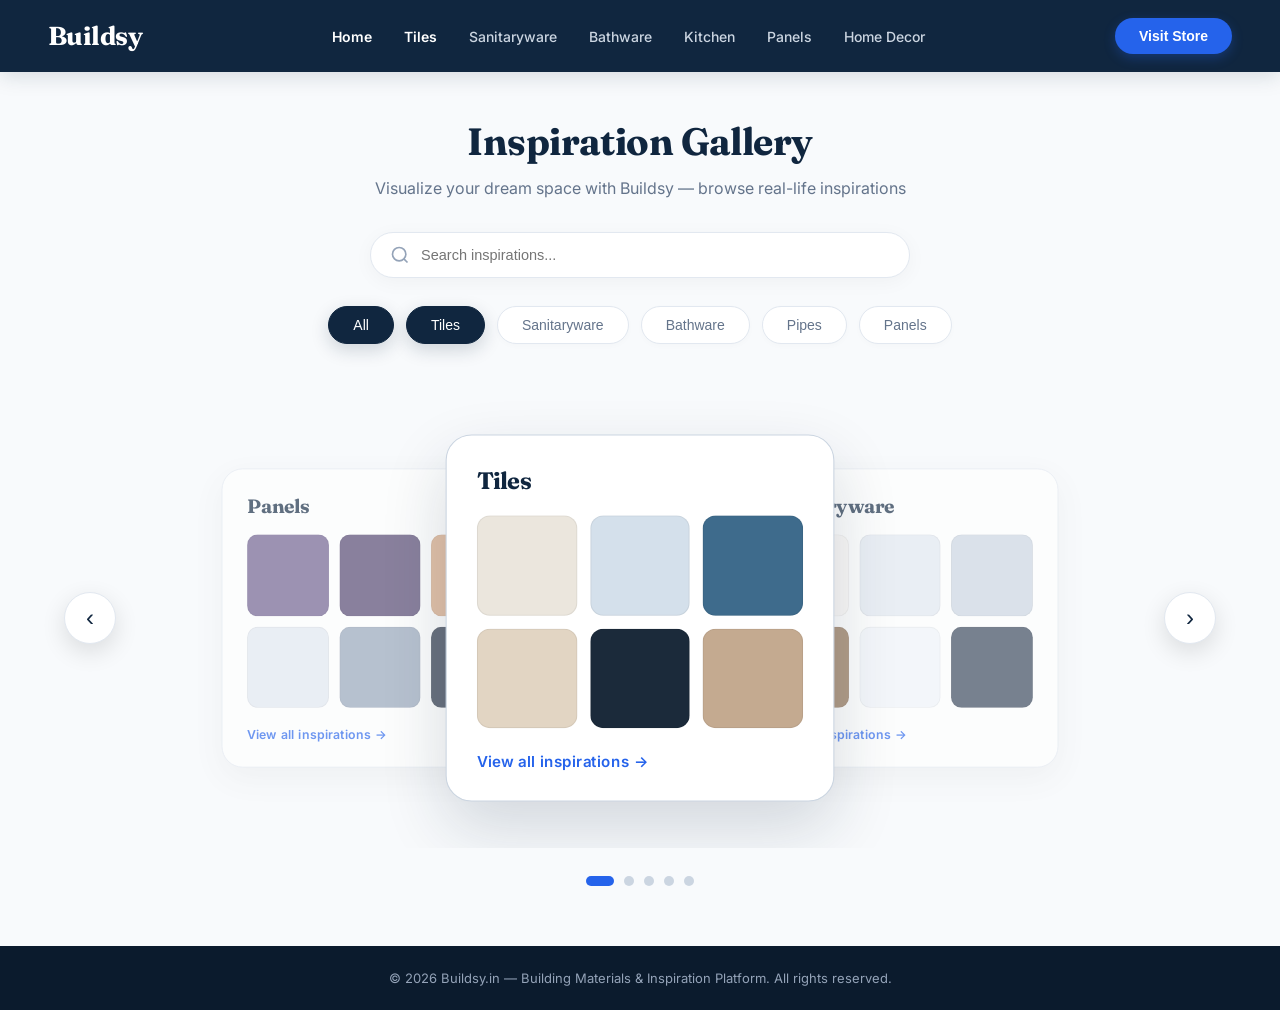
==== index.html @ bc2b58e9 "Update inspiration gallery index page and image manifest" ====
<!DOCTYPE html>
<html lang="en">
<head>
<meta charset="UTF-8">
<meta name="viewport" content="width=device-width, initial-scale=1.0">
<title>Buildsy — Inspiration Gallery</title>
<meta name="description" content="Browse premium inspiration galleries for tiles, bathware, kitchen, sanitaryware, panels, and more.">
<link rel="preconnect" href="https://fonts.googleapis.com">
<link href="https://fonts.googleapis.com/css2?family=Fraunces:ital,opsz,wght@0,9..144,400;0,9..144,600;0,9..144,700;1,9..144,400&family=Inter:wght@300;400;500;600;700&display=swap" rel="stylesheet">
<style>
  :root {
    --navy: #10263F;
    --navy-dark: #0B1B2D;
    --navy-soft: #1B3A5C;
    --blue-accent: #2563EB;
    --blue-hover: #1D4ED8;
    --copper: #B8794F;
    --copper-soft: #D6A47C;
    --cream-bg: #F4EFEA;
    --cream-card: #FAF8F5;
    --stone: #E5DFD7;
    --ink: #111827;
    --slate: #64748B;
    --radius-lg: 20px;
    --shadow-md: 0 12px 32px rgba(16, 38, 63, 0.12);
    --shadow-lg: 0 24px 60px rgba(16, 38, 63, 0.18);
  }

  * { box-sizing: border-box; }
  html, body { margin: 0; padding: 0; }
  body {
    background: #F8FAFC;
    color: var(--ink);
    font-family: 'Inter', -apple-system, BlinkMacSystemFont, sans-serif;
    -webkit-font-smoothing: antialiased;
    min-height: 100vh;
    display: flex;
    flex-direction: column;
  }

  h1, h2, h3, h4, .font-serif {
    font-family: 'Fraunces', Georgia, serif;
    letter-spacing: -0.015em;
  }

  /* ---------- Full Page Navbar ---------- */
  .navbar {
    background: var(--navy);
    color: #fff;
    padding: 18px 48px;
    display: flex;
    align-items: center;
    justify-content: space-between;
    position: sticky;
    top: 0;
    z-index: 1000;
    box-shadow: 0 4px 20px rgba(16, 38, 63, 0.15);
  }
  .navbar-logo {
    font-family: 'Fraunces', serif;
    font-size: 26px;
    font-weight: 700;
    color: #fff;
    letter-spacing: -0.02em;
    text-decoration: none;
  }
  .navbar-links {
    display: flex;
    gap: 32px;
  }
  .navbar-links a {
    color: #CBD5E1;
    text-decoration: none;
    font-size: 14px;
    font-weight: 500;
    transition: color 0.2s ease;
    cursor: pointer;
  }
  .navbar-links a:hover, .navbar-links a.active {
    color: #fff;
    font-weight: 600;
  }
  .navbar-cta {
    background: var(--blue-accent);
    color: #fff;
    border: none;
    padding: 10px 24px;
    border-radius: 99px;
    font-size: 14px;
    font-weight: 600;
    cursor: pointer;
    transition: background 0.2s ease, transform 0.15s ease, box-shadow 0.2s ease;
    box-shadow: 0 4px 12px rgba(37,99,235,0.3);
  }
  .navbar-cta:hover {
    background: var(--blue-hover);
    transform: translateY(-1px);
    box-shadow: 0 6px 16px rgba(37,99,235,0.4);
  }

  /* ---------- Main Page Content ---------- */
  main.main-content {
    flex: 1;
    padding: 48px 24px 60px;
    display: flex;
    flex-direction: column;
    align-items: center;
    max-width: 1400px;
    width: 100%;
    margin: 0 auto;
  }

  /* Hero Section */
  .hero-section {
    text-align: center;
    margin-bottom: 32px;
    max-width: 680px;
  }
  .hero-section h1 {
    font-size: 38px;
    color: var(--navy);
    margin: 0 0 12px;
    line-height: 1.15;
  }
  .hero-section p {
    font-size: 16px;
    color: var(--slate);
    margin: 0;
    line-height: 1.5;
  }

  /* Search Bar */
  .search-box-wrap {
    width: 100%;
    max-width: 540px;
    margin: 0 auto 28px;
    position: relative;
  }
  .search-input {
    width: 100%;
    padding: 14px 22px 14px 50px;
    border-radius: 99px;
    border: 1px solid #E2E8F0;
    background: #fff;
    font-size: 14.5px;
    color: var(--ink);
    box-shadow: 0 4px 20px rgba(0,0,0,0.04);
    outline: none;
    transition: all 0.25s ease;
  }
  .search-input:focus {
    border-color: var(--blue-accent);
    box-shadow: 0 0 0 4px rgba(37,99,235,0.14);
  }
  .search-icon {
    position: absolute;
    left: 20px;
    top: 50%;
    transform: translateY(-50%);
    color: #94A3B8;
    width: 20px;
    height: 20px;
  }

  /* Category Filter Pills */
  .filter-pills-bar {
    display: flex;
    gap: 12px;
    margin-bottom: 44px;
    flex-wrap: wrap;
    justify-content: center;
  }
  .filter-pill {
    padding: 10px 24px;
    border-radius: 99px;
    border: 1px solid #E2E8F0;
    background: #fff;
    color: var(--slate);
    font-size: 14px;
    font-weight: 500;
    cursor: pointer;
    transition: all 0.25s ease;
    box-shadow: 0 2px 6px rgba(0,0,0,0.02);
  }
  .filter-pill:hover {
    border-color: #CBD5E1;
    color: var(--navy);
  }
  .filter-pill.active {
    background: var(--navy);
    color: #fff;
    border-color: var(--navy);
    box-shadow: 0 6px 18px rgba(16,38,63,0.18);
  }

  /* ---------- Carousel Stage Container ---------- */
  .carousel-stage {
    width: 100%;
    position: relative;
    display: flex;
    align-items: center;
    justify-content: center;
    min-height: 440px;
    overflow: hidden;
    padding: 20px 0;
  }

  /* Nav Floating Buttons */
  .carousel-nav-btn {
    position: absolute;
    top: 50%;
    transform: translateY(-50%);
    width: 52px;
    height: 52px;
    border-radius: 50%;
    background: #fff;
    border: 1px solid #E2E8F0;
    box-shadow: 0 8px 24px rgba(0,0,0,0.12);
    color: var(--navy);
    display: flex;
    align-items: center;
    justify-content: center;
    cursor: pointer;
    z-index: 30;
    font-size: 24px;
    transition: all 0.25s cubic-bezier(0.2, 0.8, 0.2, 1);
  }
  .carousel-nav-btn:hover {
    background: var(--navy);
    color: #fff;
    transform: translateY(-50%) scale(1.1);
    box-shadow: 0 12px 30px rgba(16,38,63,0.25);
  }
  .carousel-nav-btn.prev { left: 40px; }
  .carousel-nav-btn.next { right: 40px; }

  @media (max-width: 768px) {
    .carousel-nav-btn.prev { left: 10px; }
    .carousel-nav-btn.next { right: 10px; }
    .navbar { padding: 14px 20px; }
    .navbar-links { display: none; }
  }

  /* Track & Cards */
  .carousel-track {
    display: flex;
    align-items: center;
    justify-content: center;
    width: 100%;
    position: relative;
    height: 420px;
  }

  /* Card Item */
  .carousel-card {
    position: absolute;
    width: 360px;
    background: #fff;
    border-radius: 24px;
    border: 1px solid #E2E8F0;
    box-shadow: 0 12px 36px rgba(0,0,0,0.06);
    padding: 28px;
    transition: transform 0.5s cubic-bezier(0.25, 1, 0.5, 1), opacity 0.5s ease, box-shadow 0.5s ease, border-color 0.5s ease;
    cursor: pointer;
    user-select: none;
    display: flex;
    flex-direction: column;
  }

  /* Carousel Slide States */
  .carousel-card.state-center {
    z-index: 20;
    transform: translateX(0) scale(1.08);
    box-shadow: 0 25px 60px rgba(16,38,63,0.16);
    border-color: #CBD5E1;
    opacity: 1;
  }
  .carousel-card.state-left {
    z-index: 10;
    transform: translateX(-260px) scale(0.88);
    opacity: 0.65;
    pointer-events: auto;
  }
  .carousel-card.state-right {
    z-index: 10;
    transform: translateX(260px) scale(0.88);
    opacity: 0.65;
    pointer-events: auto;
  }
  .carousel-card.state-far-left {
    z-index: 5;
    transform: translateX(-420px) scale(0.75);
    opacity: 0;
    pointer-events: none;
  }
  .carousel-card.state-far-right {
    z-index: 5;
    transform: translateX(420px) scale(0.75);
    opacity: 0;
    pointer-events: none;
  }

  .card-header-title {
    font-size: 22px;
    font-weight: 700;
    color: var(--navy);
    margin: 0 0 18px;
  }

  /* 2x3 Grid of Swatches */
  .swatch-grid-2x3 {
    display: grid;
    grid-template-columns: repeat(3, 1fr);
    gap: 12px;
    margin-bottom: 22px;
  }
  .swatch-box {
    aspect-ratio: 1 / 1;
    border-radius: 12px;
    border: 1px solid rgba(0,0,0,0.06);
    position: relative;
    cursor: pointer;
    transition: transform 0.2s ease, box-shadow 0.2s ease;
    overflow: hidden;
    display: flex;
    align-items: center;
    justify-content: center;
  }
  .swatch-box:hover {
    transform: scale(1.08);
    box-shadow: 0 6px 16px rgba(0,0,0,0.14);
    z-index: 2;
  }

  .card-footer-link {
    font-size: 14px;
    font-weight: 600;
    color: var(--blue-accent);
    text-decoration: none;
    display: inline-flex;
    align-items: center;
    gap: 4px;
    margin-top: auto;
    cursor: pointer;
    transition: color 0.2s ease;
  }
  .card-footer-link:hover {
    color: var(--blue-hover);
    text-decoration: underline;
  }

  /* Pagination Dots */
  .pagination-dots {
    display: flex;
    gap: 10px;
    margin-top: 28px;
    justify-content: center;
  }
  .pag-dot {
    width: 10px;
    height: 10px;
    border-radius: 50%;
    background: #CBD5E1;
    cursor: pointer;
    transition: all 0.3s cubic-bezier(0.2, 0.8, 0.2, 1);
  }
  .pag-dot.active {
    background: var(--blue-accent);
    width: 28px;
    border-radius: 99px;
  }

  /* ---------- Footer ---------- */
  footer.footer {
    background: var(--navy-dark);
    color: #94A3B8;
    text-align: center;
    padding: 24px;
    font-size: 13px;
    margin-top: auto;
  }
  footer.footer p { margin: 0; }

  /* ---------- Detail Modal Overlay ---------- */
  .modal-overlay {
    position: fixed;
    inset: 0;
    background: rgba(15, 23, 42, 0.75);
    backdrop-filter: blur(8px);
    z-index: 2000;
    display: none;
    opacity: 0;
    transition: opacity 0.3s ease;
    align-items: center;
    justify-content: center;
    padding: 20px;
  }
  .modal-overlay.active {
    display: flex;
    opacity: 1;
  }

  /* Scrollable & Clickable Gallery Modal Window */
  .gallery-modal-window {
    background: #FFFFFF;
    border-radius: 24px;
    max-width: 960px;
    width: 100%;
    max-height: 88vh;
    height: 680px;
    display: flex;
    flex-direction: column;
    overflow: hidden;
    box-shadow: 0 30px 90px rgba(10, 25, 45, 0.35);
    transform: scale(0.92);
    transition: transform 0.3s cubic-bezier(0.2, 0.8, 0.2, 1);
    border: 1px solid rgba(255, 255, 255, 0.2);
  }
  .modal-overlay.active .gallery-modal-window {
    transform: scale(1);
  }

  /* Modal Header */
  .gallery-modal-header {
    background: var(--navy);
    color: #fff;
    padding: 20px 28px;
    display: flex;
    align-items: center;
    justify-content: space-between;
    position: relative;
    border-bottom: 1px solid rgba(255, 255, 255, 0.1);
  }
  .gallery-cat-badge {
    font-size: 11px;
    font-weight: 700;
    letter-spacing: 0.1em;
    color: var(--copper-soft);
    text-transform: uppercase;
    display: block;
    margin-bottom: 4px;
  }
  .gallery-modal-title {
    font-size: 22px;
    margin: 0;
    color: #FFFFFF;
    font-weight: 700;
  }
  .modal-close-btn {
    width: 36px;
    height: 36px;
    border-radius: 50%;
    background: rgba(255, 255, 255, 0.12);
    color: #fff;
    border: none;
    font-size: 16px;
    cursor: pointer;
    display: flex;
    align-items: center;
    justify-content: center;
    transition: background 0.2s ease, transform 0.15s ease;
  }
  .modal-close-btn:hover {
    background: rgba(255, 255, 255, 0.25);
    transform: scale(1.05);
  }

  /* Gallery Subheader / Search Filter */
  .gallery-filter-bar {
    background: #F8FAFC;
    padding: 12px 28px;
    border-bottom: 1px solid #E2E8F0;
    display: flex;
    align-items: center;
    justify-content: space-between;
    gap: 16px;
  }
  .gallery-count-text {
    font-size: 13px;
    font-weight: 600;
    color: var(--slate);
  }
  .gallery-search-mini input {
    padding: 8px 16px;
    border-radius: 99px;
    border: 1px solid #CBD5E1;
    font-size: 13px;
    outline: none;
    width: 220px;
    transition: border-color 0.2s ease, box-shadow 0.2s ease;
  }
  .gallery-search-mini input:focus {
    border-color: var(--blue-accent);
    box-shadow: 0 0 0 3px rgba(37,99,235,0.12);
  }

  /* Gallery Modal Body - Split Layout */
  .gallery-modal-body {
    display: flex;
    flex: 1;
    min-height: 0;
    overflow: hidden;
  }

  /* Left Column: Scrollable Grid */
  .gallery-grid-container {
    flex: 1;
    padding: 20px 24px;
    overflow-y: auto;
    display: grid;
    grid-template-columns: repeat(auto-fill, minmax(170px, 1fr));
    gap: 16px;
    align-content: start;
    background: #FAF8F5;
  }
  .gallery-grid-container::-webkit-scrollbar {
    width: 6px;
  }
  .gallery-grid-container::-webkit-scrollbar-track {
    background: #F1F5F9;
  }
  .gallery-grid-container::-webkit-scrollbar-thumb {
    background: #CBD5E1;
    border-radius: 99px;
  }
  .gallery-grid-container::-webkit-scrollbar-thumb:hover {
    background: #94A3B8;
  }

  /* Gallery Item Card */
  .gallery-item-card {
    background: #FFFFFF;
    border: 1px solid #E2E8F0;
    border-radius: 16px;
    padding: 12px;
    cursor: pointer;
    transition: all 0.25s cubic-bezier(0.2, 0.8, 0.2, 1);
    display: flex;
    flex-direction: column;
    position: relative;
  }
  .gallery-item-card:hover {
    transform: translateY(-3px);
    box-shadow: 0 10px 24px rgba(16, 38, 63, 0.1);
    border-color: var(--blue-accent);
  }
  .gallery-item-card.active-selected {
    border: 2px solid var(--blue-accent);
    background: #EFF6FF;
    box-shadow: 0 10px 24px rgba(37,99,235,0.18);
  }
  .gallery-item-card.active-selected::after {
    content: '✓ Selected';
    position: absolute;
    top: 10px;
    right: 10px;
    background: var(--blue-accent);
    color: #fff;
    font-size: 10px;
    font-weight: 700;
    padding: 2px 8px;
    border-radius: 99px;
  }

  .card-img-thumb {
    width: 100%;
    height: 115px;
    border-radius: 10px;
    object-fit: cover;
    margin-bottom: 10px;
    background-color: #E2E8F0;
    display: block;
  }
  .card-color-thumb {
    width: 100%;
    height: 115px;
    border-radius: 10px;
    margin-bottom: 10px;
    display: flex;
    align-items: center;
    justify-content: center;
    color: rgba(255,255,255,0.85);
    font-size: 12px;
    font-weight: 600;
  }

  .item-title {
    font-size: 13.5px;
    font-weight: 600;
    color: var(--navy);
    margin: 0 0 4px;
    line-height: 1.3;
  }
  .item-price {
    font-size: 13px;
    font-weight: 700;
    color: var(--copper);
    margin-top: auto;
  }
  .item-tag {
    font-size: 11px;
    color: var(--slate);
    margin-top: 4px;
    font-weight: 500;
  }

  /* Right Sidebar: Interactive Detail View */
  .gallery-detail-sidebar {
    width: 350px;
    background: #FFFFFF;
    border-left: 1px solid #E2E8F0;
    padding: 24px;
    overflow-y: auto;
    display: flex;
    flex-direction: column;
    flex-shrink: 0;
  }
  .gallery-detail-sidebar::-webkit-scrollbar {
    width: 5px;
  }
  .gallery-detail-sidebar::-webkit-scrollbar-thumb {
    background: #CBD5E1;
    border-radius: 99px;
  }

  .sidebar-img-wrapper {
    position: relative;
    width: 100%;
    height: 180px;
    border-radius: 14px;
    overflow: hidden;
    margin-bottom: 16px;
    background: #F1F5F9;
    border: 1px solid #E2E8F0;
  }
  .sidebar-product-img {
    width: 100%;
    height: 100%;
    object-fit: cover;
    display: block;
  }
  .sidebar-color-box {
    width: 100%;
    height: 100%;
    display: flex;
    align-items: center;
    justify-content: center;
    font-weight: 600;
    color: rgba(255,255,255,0.9);
  }
  .sidebar-badge {
    position: absolute;
    bottom: 10px;
    left: 10px;
    background: rgba(16, 38, 63, 0.85);
    backdrop-filter: blur(4px);
    color: #fff;
    font-size: 11px;
    font-weight: 600;
    padding: 4px 10px;
    border-radius: 99px;
  }

  .sidebar-title {
    font-size: 19px;
    margin: 0 0 6px;
    color: var(--navy);
    line-height: 1.25;
  }
  .sidebar-price {
    font-size: 17px;
    font-weight: 700;
    color: var(--copper);
    margin-bottom: 12px;
  }
  .sidebar-desc {
    font-size: 13px;
    color: var(--slate);
    line-height: 1.55;
    margin: 0 0 18px;
  }

  .sidebar-specs-list {
    background: #F8FAFC;
    border-radius: 12px;
    padding: 12px 14px;
    margin-bottom: 20px;
    border: 1px solid #E2E8F0;
  }
  .spec-item {
    display: flex;
    justify-content: space-between;
    padding: 6px 0;
    border-bottom: 1px dashed #E2E8F0;
    font-size: 12px;
  }
  .spec-item:last-child {
    border-bottom: none;
  }
  .spec-label {
    color: var(--slate);
    font-weight: 500;
  }
  .spec-val {
    color: var(--navy);
    font-weight: 600;
    text-align: right;
  }

  .sidebar-actions {
    margin-top: auto;
    display: flex;
    flex-direction: column;
    gap: 10px;
  }
  .btn-primary-cta {
    width: 100%;
    background: var(--blue-accent);
    color: #fff;
    padding: 12px;
    border-radius: 12px;
    border: none;
    font-size: 14px;
    font-weight: 600;
    cursor: pointer;
    transition: background 0.2s ease, transform 0.15s ease;
    box-shadow: 0 4px 14px rgba(37,99,235,0.25);
  }
  .btn-primary-cta:hover {
    background: var(--blue-hover);
    transform: translateY(-1px);
  }
  .btn-secondary-action {
    width: 100%;
    background: transparent;
    color: var(--navy);
    padding: 10px;
    border-radius: 12px;
    border: 1px solid #CBD5E1;
    font-size: 13px;
    font-weight: 600;
    cursor: pointer;
    transition: all 0.2s ease;
  }
  .btn-secondary-action:hover {
    background: #F1F5F9;
    border-color: var(--navy);
  }

  @media (max-width: 768px) {
    .gallery-modal-window {
      height: 90vh;
      max-height: 90vh;
    }
    .gallery-modal-body {
      flex-direction: column;
    }
    .gallery-grid-container {
      max-height: 50%;
    }
    .gallery-detail-sidebar {
      width: 100%;
      border-left: none;
      border-top: 1px solid #E2E8F0;
    }
  }
</style>
</head>
<body>

<!-- Full Page Navigation Bar -->
<header class="navbar">
  <a href="index.html" class="navbar-logo">Buildsy</a>
  <nav class="navbar-links">
    <a class="nav-link" data-cat-index="0" href="index.html">Home</a>
    <a class="nav-link active" data-cat-index="0" href="inspirations.html#tiles">Tiles</a>
    <a class="nav-link" data-cat-index="1" href="inspirations.html#sanitaryware">Sanitaryware</a>
    <a class="nav-link" data-cat-index="2" href="inspirations.html#bathware">Bathware</a>
    <a class="nav-link" data-cat-index="3" href="inspirations.html#kitchen">Kitchen</a>
    <a class="nav-link" data-cat-index="4" href="inspirations.html#panels">Panels</a>
    <a class="nav-link" href="inspirations.html#homedecor">Home Decor</a>
  </nav>
  <button class="navbar-cta">Visit Store</button>
</header>

<!-- Main Application Section -->
<main class="main-content">
  <!-- Hero Section -->
  <section class="hero-section">
    <h1 class="font-serif">Inspiration Gallery</h1>
    <p>Visualize your dream space with Buildsy — browse real-life inspirations</p>
  </section>

  <!-- Search Bar -->
  <div class="search-box-wrap">
    <svg class="search-icon" viewBox="0 0 24 24" fill="none" stroke="currentColor" stroke-width="2"><circle cx="11" cy="11" r="8"/><line x1="21" y1="21" x2="16.65" y2="16.65"/></svg>
    <input type="text" class="search-input" id="searchInput" placeholder="Search inspirations...">
  </div>

  <!-- Category Pills Bar -->
  <div class="filter-pills-bar" id="pillsBar">
    <button class="filter-pill active" data-cat-index="0">All</button>
    <button class="filter-pill" data-cat-index="0">Tiles</button>
    <button class="filter-pill" data-cat-index="1">Sanitaryware</button>
    <button class="filter-pill" data-cat-index="2">Bathware</button>
    <button class="filter-pill" data-cat-index="3">Pipes</button>
    <button class="filter-pill" data-cat-index="4">Panels</button>
  </div>

  <!-- Carousel Stage -->
  <div class="carousel-stage">
    <button class="carousel-nav-btn prev" id="btnPrevCarousel" aria-label="Previous Slide">‹</button>
    
    <div class="carousel-track" id="carouselTrack">
      
      <!-- Category Card 0: Tiles (Center Pop-up Grid) -->
      <div class="carousel-card state-center" data-index="0" data-cat="Tiles">
        <h3 class="card-header-title font-serif">Tiles</h3>
        <div class="swatch-grid-2x3">
          <div class="swatch-box" style="background:#EBE6DD;" title="Cream Ivory Tile"></div>
          <div class="swatch-box" style="background:#D4E0EB;" title="Sky Ceramic Tile"></div>
          <div class="swatch-box" style="background:#3E6B8C;" title="Ocean Blue Vitrified"></div>
          <div class="swatch-box" style="background:#E2D5C3;" title="Warm Sand Tile"></div>
          <div class="swatch-box" style="background:#1B2A3A;" title="Charcoal Slate Tile"></div>
          <div class="swatch-box" style="background:#C4AA90;" title="Terracotta Tile"></div>
        </div>
        <a class="card-footer-link" href="inspirations.html#tiles" data-cat="Tiles">View all inspirations →</a>
      </div>

      <!-- Category Card 1: Sanitaryware -->
      <div class="carousel-card state-right" data-index="1" data-cat="Sanitaryware">
        <h3 class="card-header-title font-serif">Sanitaryware</h3>
        <div class="swatch-grid-2x3">
          <div class="swatch-box" style="background:#FAF8F5;" title="Matte Ceramic WC"></div>
          <div class="swatch-box" style="background:#E2E8F0;" title="Tabletop Sink"></div>
          <div class="swatch-box" style="background:#CBD5E1;" title="Gloss Basin"></div>
          <div class="swatch-box" style="background:#8C6A4A;" title="Warm Earth Urinal"></div>
          <div class="swatch-box" style="background:#F1F5F9;" title="Wall-Mounted WC"></div>
          <div class="swatch-box" style="background:#334155;" title="Dark Accent Sink"></div>
        </div>
        <a class="card-footer-link" href="inspirations.html#sanitaryware" data-cat="Sanitaryware">View all inspirations →</a>
      </div>

      <!-- Category Card 2: Bathware -->
      <div class="carousel-card state-far-right" data-index="2" data-cat="Bathware">
        <h3 class="card-header-title font-serif">Bathware</h3>
        <div class="swatch-grid-2x3">
          <div class="swatch-box" style="background:#B8794F;" title="Copper Brass Faucet"></div>
          <div class="swatch-box" style="background:#D6A47C;" title="Rose Gold Shower"></div>
          <div class="swatch-box" style="background:#475569;" title="Matte Black Mixer"></div>
          <div class="swatch-box" style="background:#94A3B8;" title="Chrome Rainhead"></div>
          <div class="swatch-box" style="background:#F8FAFC;" title="Polished Tray"></div>
          <div class="swatch-box" style="background:#64748B;" title="Brushed Steel Towel Bar"></div>
        </div>
        <a class="card-footer-link" href="inspirations.html#bathware" data-cat="Bathware">View all inspirations →</a>
      </div>

      <!-- Category Card 3: Pipes -->
      <div class="carousel-card state-far-left" data-index="3" data-cat="Pipes">
        <h3 class="card-header-title font-serif">Pipes</h3>
        <div class="swatch-grid-2x3">
          <div class="swatch-box" style="background:#4A7A6B;" title="CPVC Hot Line"></div>
          <div class="swatch-box" style="background:#33594D;" title="Heavy Drainage PVC"></div>
          <div class="swatch-box" style="background:#64748B;" title="Steel Couplers"></div>
          <div class="swatch-box" style="background:#94A3B8;" title="Elbow Joint"></div>
          <div class="swatch-box" style="background:#CBD5E1;" title="Flex Hose"></div>
          <div class="swatch-box" style="background:#334155;" title="Pressure Valve"></div>
        </div>
        <a class="card-footer-link" href="inspirations.html#kitchen" data-cat="Kitchen">View all inspirations →</a>
      </div>

      <!-- Category Card 4: Panels -->
      <div class="carousel-card state-left" data-index="4" data-cat="Panels">
        <h3 class="card-header-title font-serif">Panels</h3>
        <div class="swatch-grid-2x3">
          <div class="swatch-box" style="background:#6B5B8C;" title="Louvered PVC Panel"></div>
          <div class="swatch-box" style="background:#4E3F6B;" title="Waterproof Wall Board"></div>
          <div class="swatch-box" style="background:#D6A47C;" title="Fluted Oak Panel"></div>
          <div class="swatch-box" style="background:#E2E8F0;" title="Acoustic Slat"></div>
          <div class="swatch-box" style="background:#94A3B8;" title="Stone Pattern Panel"></div>
          <div class="swatch-box" style="background:#1E293B;" title="Midnight Charcoal Slat"></div>
        </div>
        <a class="card-footer-link" href="inspirations.html#panels" data-cat="Panels">View all inspirations →</a>
      </div>

    </div>

    <button class="carousel-nav-btn next" id="btnNextCarousel" aria-label="Next Slide">›</button>
  </div>

  <!-- Pagination Dots -->
  <div class="pagination-dots" id="dotsTrack">
    <span class="pag-dot active" data-index="0"></span>
    <span class="pag-dot" data-index="1"></span>
    <span class="pag-dot" data-index="2"></span>
    <span class="pag-dot" data-index="3"></span>
    <span class="pag-dot" data-index="4"></span>
  </div>
</main>

<!-- Footer -->
<footer class="footer">
  <p>© 2026 Buildsy.in — Building Materials & Inspiration Platform. All rights reserved.</p>
</footer>

<!-- Scrollable & Clickable Product Gallery Modal Overlay -->
<div class="modal-overlay" id="detailModal">
  <div class="gallery-modal-window">
    
    <!-- Modal Header -->
    <div class="gallery-modal-header">
      <div>
        <span class="gallery-cat-badge" id="modalCatTag">BUILDSY · TILES GALLERY</span>
        <h2 class="gallery-modal-title font-serif" id="modalGalleryTitle">Tiles Product Gallery</h2>
      </div>
      <button class="modal-close-btn" id="btnCloseModal" title="Close Gallery">✕</button>
    </div>

    <!-- Subheader Filter & Item Count -->
    <div class="gallery-filter-bar">
      <span class="gallery-count-text" id="modalProductCount">8 items available</span>
      <div class="gallery-search-mini">
        <input type="text" id="modalSearchInput" placeholder="Filter product items...">
      </div>
    </div>

    <!-- Modal Content: Scrollable Grid + Active Product Detail Sidebar -->
    <div class="gallery-modal-body">
      
      <!-- Left: Scrollable Product Cards Grid -->
      <div class="gallery-grid-container" id="galleryGrid">
        <!-- Dynamically injected product cards -->
      </div>

      <!-- Right: Interactive Product Detail Sidebar -->
      <div class="gallery-detail-sidebar" id="gallerySidebar">
        <div class="sidebar-img-wrapper" id="sidebarImgWrap">
          <img src="" id="sidebarProductImg" alt="Product Preview" class="sidebar-product-img">
          <div id="sidebarColorBox" class="sidebar-color-box" style="display:none;"></div>
          <span class="sidebar-badge" id="sidebarBadge">Vitrified</span>
        </div>
        <div class="sidebar-content">
          <h3 class="sidebar-title font-serif" id="sidebarTitle">Product Title</h3>
          <div class="sidebar-price" id="sidebarPrice">₹ 185 / sq.ft</div>
          <p class="sidebar-desc" id="sidebarDesc">Select any product from the gallery on the left to view full specifications.</p>

          <div class="sidebar-specs-list">
            <div class="spec-item">
              <span class="spec-label">Dimensions</span>
              <span class="spec-val" id="specDim">-</span>
            </div>
            <div class="spec-item">
              <span class="spec-label">Finish / Style</span>
              <span class="spec-val" id="specFinish">-</span>
            </div>
            <div class="spec-item">
              <span class="spec-label">Water / Durability</span>
              <span class="spec-val" id="specWater">-</span>
            </div>
            <div class="spec-item">
              <span class="spec-label">Warranty</span>
              <span class="spec-val" id="specWarranty">-</span>
            </div>
          </div>

          <div class="sidebar-actions">
            <button class="btn-primary-cta" id="btnRequestQuote">Request Specifications & Quote</button>
            <button class="btn-secondary-action" id="btnDownloadSpec">Download Datasheet 📥</button>
          </div>
        </div>
      </div>

    </div>
  </div>
</div>

<script>
  // ---------- Carousel Logic & Animations ----------
  const cards = Array.from(document.querySelectorAll('.carousel-card'));
  const dots = Array.from(document.querySelectorAll('.pag-dot'));
  const btnPrev = document.getElementById('btnPrevCarousel');
  const btnNext = document.getElementById('btnNextCarousel');
  const navLinks = document.querySelectorAll('.navbar-links .nav-link');
  const filterPills = document.querySelectorAll('.filter-pill');
  
  let activeIndex = 0;
  const totalCards = cards.length;

  function updateCarousel(newIndex) {
    activeIndex = (newIndex + totalCards) % totalCards;

    cards.forEach((card, i) => {
      card.className = 'carousel-card'; // reset classes
      
      const diff = (i - activeIndex + totalCards) % totalCards;

      if (diff === 0) {
        card.classList.add('state-center');
      } else if (diff === 1) {
        card.classList.add('state-right');
      } else if (diff === totalCards - 1) {
        card.classList.add('state-left');
      } else if (diff === 2) {
        card.classList.add('state-far-right');
      } else {
        card.classList.add('state-far-left');
      }
    });

    // Update Dots
    dots.forEach((dot, i) => {
      dot.classList.toggle('active', i === activeIndex);
    });

    // Update Pills & Nav Links
    filterPills.forEach((pill, i) => {
      pill.classList.toggle('active', parseInt(pill.dataset.catIndex) === activeIndex);
    });
    navLinks.forEach((link, i) => {
      link.classList.toggle('active', parseInt(link.dataset.catIndex) === activeIndex);
    });
  }

  btnPrev.addEventListener('click', () => updateCarousel(activeIndex - 1));
  btnNext.addEventListener('click', () => updateCarousel(activeIndex + 1));

  dots.forEach(dot => {
    dot.addEventListener('click', () => {
      const idx = parseInt(dot.dataset.index);
      updateCarousel(idx);
    });
  });

  filterPills.forEach(pill => {
    pill.addEventListener('click', () => {
      const idx = parseInt(pill.dataset.catIndex);
      updateCarousel(idx);
    });
  });

  navLinks.forEach(link => {
    link.addEventListener('click', (e) => {
      if (link.getAttribute('href') && link.getAttribute('href').includes('inspirations.html')) return;
      e.preventDefault();
      const idx = parseInt(link.dataset.catIndex);
      updateCarousel(idx);
    });
  });

  // ---------- Product Gallery Modal Data & Interactive Logic ----------
  const GALLERY_DATA = {
    Tiles: {
      categoryName: 'Tiles Product Gallery',
      badgeText: 'BUILDSY · TILES COLLECTION',
      items: [
        {
          id: 't1',
          name: 'Calacatta Gold Italian Marble',
          price: '₹ 185 / sq.ft',
          tag: 'Vitrified • High Gloss',
          img: 'assets/tiles_product_1.png',
          desc: 'Premium Italian marble aesthetic with golden veining. Glazed vitrified slab tile engineered with zero porosity and supreme scratch resistance.',
          dim: '1200 x 600 mm',
          finish: 'Ultra High Gloss Polish',
          water: '< 0.05% Moisture',
          warranty: '10 Years Warranty'
        },
        {
          id: 't2',
          name: 'Royal Ivory Polish Slab',
          price: '₹ 140 / sq.ft',
          tag: 'Porcelain • Soft Silk',
          img: 'assets/luxury_marble_tiles_1785225420599.png',
          desc: 'Warm cream ivory tile with cloud vein patterns, designed for grand living room floors and executive suites.',
          dim: '800 x 800 mm',
          finish: 'Polished Silk',
          water: '< 0.10% Absorption',
          warranty: '10 Years Warranty'
        },
        {
          id: 't3',
          name: 'Ocean Blue Vitrified Tile',
          price: '₹ 165 / sq.ft',
          tag: 'Glazed Vitrified',
          bgColor: '#3E6B8C',
          desc: 'Vibrant oceanic azure vitrified tiles designed to create striking feature walls, bathroom accents, and reception desks.',
          dim: '1200 x 600 mm',
          finish: 'Mirror Polish',
          water: '< 0.05% Moisture',
          warranty: '8 Years Warranty'
        },
        {
          id: 't4',
          name: 'Charcoal Slate Rustic Tile',
          price: '₹ 120 / sq.ft',
          tag: 'Slate • Anti-Skid',
          bgColor: '#1B2A3A',
          desc: 'Deep slate texture crafted for outdoor patios, pool decks, and rustic industrial accent walls.',
          dim: '600 x 300 mm',
          finish: 'Matte Textured R11',
          water: '< 0.20% Absorption',
          warranty: '15 Years Warranty'
        },
        {
          id: 't5',
          name: 'Warm Terracotta Natural Clay',
          price: '₹ 95 / sq.ft',
          tag: 'Eco-Ceramic',
          bgColor: '#C4AA90',
          desc: 'Earthy terracotta finish bringing Mediterranean warmth to outdoor balconies, terraces, and courtyard spaces.',
          dim: '400 x 400 mm',
          finish: 'Raw Matte',
          water: '< 1.50% Moisture',
          warranty: '5 Years Warranty'
        },
        {
          id: 't6',
          name: 'Sky Blue Ceramic Mosaic',
          price: '₹ 210 / sq.ft',
          tag: 'Glass Mosaic',
          bgColor: '#D4E0EB',
          desc: 'Mesh-mounted ceramic glass mosaic tiles ideal for swimming pools, luxury spa walls, and kitchen backsplashes.',
          dim: '300 x 300 mm Sheet',
          finish: 'Gloss Glass',
          water: '100% Impervious',
          warranty: '12 Years Warranty'
        },
        {
          id: 't7',
          name: 'Emerald Vein Onyx Slab',
          price: '₹ 240 / sq.ft',
          tag: 'Translucent Slab',
          img: 'assets/sea_pearl_luxury_suite_1785225385629.png',
          desc: 'Backlit-compatible emerald green onyx slab tile for luxury bar counters, boutique hotel lobbies, and feature walls.',
          dim: '1600 x 800 mm',
          finish: 'Polished Crystal',
          water: '< 0.02% Moisture',
          warranty: '15 Years Warranty'
        },
        {
          id: 't8',
          name: 'Sandstone Heavy Duty Paver',
          price: '₹ 110 / sq.ft',
          tag: '20mm Heavy Duty',
          bgColor: '#E2D5C3',
          desc: '20mm thick porcelain paver engineered to withstand heavy vehicular loads, frost, and extreme outdoor weather.',
          dim: '600 x 600 mm',
          finish: 'Grip Texture R11',
          water: '< 0.05% Absorption',
          warranty: '20 Years Warranty'
        }
      ]
    },
    Sanitaryware: {
      categoryName: 'Sanitaryware Gallery',
      badgeText: 'BUILDSY · SANITARYWARE',
      items: [
        {
          id: 's1',
          name: 'Royal Matte Black Wall WC',
          price: '₹ 18,500',
          tag: 'Rimless Wall WC',
          img: 'assets/bathware_sanitaryware_suite_1785225449404.png',
          desc: 'Wall-hung rimless toilet bowl with antibacterial nano-glaze, soft-close slender seat, and dual flush 3L/4.5L efficiency.',
          dim: '540 x 360 x 380 mm',
          finish: 'Matte Charcoal Black',
          water: 'Dual Flush Eco',
          warranty: '10 Years Ceramic'
        },
        {
          id: 's2',
          name: 'Countertop Oval Vessel Basin',
          price: '₹ 7,200',
          tag: 'Tabletop Sink',
          img: 'assets/media__1785225345889.png',
          desc: 'Thin-edge ceramic vessel sink with anti-stain glaze designed for modern minimalist vanity counters.',
          dim: '600 x 400 x 140 mm',
          finish: 'Pure Ceramic White',
          water: 'Easy Clean Coating',
          warranty: '10 Years Ceramic'
        },
        {
          id: 's3',
          name: 'Alpine Gloss White Pedestal Sink',
          price: '₹ 5,800',
          tag: 'Free-Standing Sink',
          bgColor: '#FAF8F5',
          desc: 'Classic full pedestal basin with integrated tap hole overflow. Built with high-density vitreous china.',
          dim: '580 x 460 x 850 mm',
          finish: 'High Gloss White',
          water: 'Stain Resistant',
          warranty: '10 Years Ceramic'
        },
        {
          id: 's4',
          name: 'Warm Earth Commercial Urinal',
          price: '₹ 9,400',
          tag: 'Sensor Compatible',
          bgColor: '#8C6A4A',
          desc: 'Compact wall-mounted urinal with integrated concealed trap and water-saving electronic flushing nozzle.',
          dim: '340 x 310 x 680 mm',
          finish: 'Warm Sand Matte',
          water: '0.8L Eco Flush',
          warranty: '7 Years Ceramic'
        },
        {
          id: 's5',
          name: 'Concealed Cistern In-Wall Frame',
          price: '₹ 8,900',
          tag: 'Structural Tank',
          bgColor: '#334155',
          desc: 'Heavy-duty steel frame for wall-mounted WCs with sound-insulated anti-sweat flush tank and dual push plate.',
          dim: '1120 x 500 x 120 mm',
          finish: 'Powder Coated Steel',
          water: 'Dual Volume Tank',
          warranty: '15 Years Frame'
        },
        {
          id: 's6',
          name: 'Integrated Smart Bidet Suite',
          price: '₹ 45,000',
          tag: 'Smart Suite',
          img: 'assets/bathware_sanitaryware_suite_1785225449404.png',
          desc: 'Electronic smart toilet featuring heated seat, warm water oscillating nozzle, air dryer, auto flushing, and wireless remote control.',
          dim: '680 x 390 x 470 mm',
          finish: 'Glazed Porcelain',
          water: 'Auto Flush 4.2L',
          warranty: '5 Years Electrical'
        }
      ]
    },
    Bathware: {
      categoryName: 'Bathware & Fixtures Gallery',
      badgeText: 'BUILDSY · BATHWARE FIXTURES',
      items: [
        {
          id: 'b1',
          name: 'Matte Black Rainfall Shower Set',
          price: '₹ 14,500',
          tag: 'Thermostatic Shower',
          img: 'assets/bathware_product_1.png',
          desc: 'Complete shower system featuring 300x300mm overhead rain shower head, brass handset, and anti-scald thermostatic diverter.',
          dim: '300 x 300 mm Head',
          finish: 'Matte Black PVD',
          water: 'Air-Injected Stream',
          warranty: '12 Years Valve'
        },
        {
          id: 'b2',
          name: 'Rose Gold Brass Basin Mixer',
          price: '₹ 6,800',
          tag: 'Mono Basin Tap',
          img: 'assets/sea_pearl_luxury_suite_1785225385629.png',
          desc: 'Single-lever copper rose gold basin faucet with ceramic disc cartridge tested for 500,000 opening cycles.',
          dim: 'Height 185 mm',
          finish: 'Rose Gold PVD',
          water: 'Neoperl Aerator',
          warranty: '10 Years Finish'
        },
        {
          id: 'b3',
          name: 'Chrome Waterfall Tub Spout',
          price: '₹ 4,200',
          tag: 'Wall Mount Spout',
          bgColor: '#94A3B8',
          desc: 'Wide mouth waterfall bath spout forged from lead-free solid brass with multi-layer chrome electroplating.',
          dim: 'Reach 160 mm',
          finish: 'Mirror Chrome',
          water: 'High Flow Rate',
          warranty: '10 Years Chrome'
        },
        {
          id: 'b4',
          name: 'Brushed Nickel Accessories Set',
          price: '₹ 2,900',
          tag: '5-Piece Set',
          bgColor: '#64748B',
          desc: 'Coordinated set including towel bar, paper holder, robe hook, soap dish, and tumbler holder in SS304 steel.',
          dim: 'Standard Wall Mount',
          finish: 'Brushed Nickel',
          water: 'Rustproof SS304',
          warranty: '15 Years Warranty'
        },
        {
          id: 'b5',
          name: 'Freestanding Floor Bath Mixer',
          price: '₹ 22,000',
          tag: 'Floor Standing',
          img: 'assets/bathware_product_1.png',
          desc: 'Floor-mounted bathtub filler tap with high arc swivel spout and integrated handheld spray shower wand.',
          dim: 'Height 1150 mm',
          finish: 'Matte Black & Brass',
          water: '25 L/min Flow',
          warranty: '10 Years Warranty'
        },
        {
          id: 'b6',
          name: 'Concealed 3-Way Shower Diverter',
          price: '₹ 8,400',
          tag: 'Concealed Valve',
          bgColor: '#475569',
          desc: '3-inlet concealed diverter valve body with high-flow cartridge allowing simultaneous overhead and handset operation.',
          dim: 'Standard 1/2" NPT',
          finish: 'Forged Brass',
          water: 'High Pressure Rated',
          warranty: '15 Years Valve'
        }
      ]
    },
    Pipes: {
      categoryName: 'Pipes & Fittings Gallery',
      badgeText: 'BUILDSY · PIPES & FITTINGS',
      items: [
        {
          id: 'p1',
          name: 'Architectural CPVC Hot & Cold Line',
          price: '₹ 320 / meter',
          tag: 'SDR 11 CPVC',
          img: 'assets/pipes_product_1.png',
          desc: 'Chlorinated PVC plumbing pipe rated for continuous operating temperatures up to 93°C. Lead-free, non-corrosive, and fire retardant.',
          dim: '1 Inch (32 mm)',
          finish: 'Smooth Hydraulic',
          water: 'Potable Water Safe',
          warranty: '50 Years Life'
        },
        {
          id: 'p2',
          name: 'Heavy Drainage UPVC Soil Pipe',
          price: '₹ 450 / meter',
          tag: 'SWR Sewage Pipe',
          bgColor: '#33594D',
          desc: 'Heavy-duty soil & waste disposal pipe with rubber ring joint technology for 100% leak-proof underground installation.',
          dim: '110 mm Outer Dia',
          finish: 'UV Stabilized Grey',
          water: 'SWR Drainage',
          warranty: '30 Years Warranty'
        },
        {
          id: 'p3',
          name: 'Brass Threaded Elbow & Tees',
          price: '₹ 180 / pc',
          tag: 'Brass Insert Fitting',
          img: 'assets/pipes_product_1.png',
          desc: 'High-pressure brass threaded CPVC transition fittings for secure leak-proof connections to sanitary faucets.',
          dim: '1/2" x 1/2" Thread',
          finish: 'Machined Brass',
          water: 'Rated 25 Bar Pressure',
          warranty: '25 Years Warranty'
        },
        {
          id: 'p4',
          name: 'Flexible SS Braided Hose',
          price: '₹ 290 / pc',
          tag: 'Faucet Connector',
          bgColor: '#CBD5E1',
          desc: 'Flexible SS304 braided hose connector with non-toxic EPDM inner tube and solid brass chrome hex nuts.',
          dim: '600 mm Length',
          finish: 'Braided SS Wire',
          water: 'High Temp 90°C',
          warranty: '10 Years Warranty'
        },
        {
          id: 'p5',
          name: 'Full Port Industrial Ball Valve',
          price: '₹ 650 / pc',
          tag: 'Control Valve',
          bgColor: '#334155',
          desc: 'Heavy forged brass ball valve with vinyl handle sleeve, designed for main water supply line shut-off control.',
          dim: '1 Inch Female NPT',
          finish: 'Nickel Plated Brass',
          water: 'PN32 Max Pressure',
          warranty: '15 Years Valve'
        },
        {
          id: 'p6',
          name: 'PPR Thermal Fusion Hot Pipe',
          price: '₹ 280 / meter',
          tag: 'Heat Fusion PPR',
          bgColor: '#4A7A6B',
          desc: 'Polypropylene random copolymer pipe joined via heat socket fusion for seamless zero-leak joint integrity.',
          dim: '25 mm Outer Dia',
          finish: 'Green PPR',
          water: 'PN20 Class',
          warranty: '50 Years Life'
        }
      ]
    },
    Panels: {
      categoryName: 'Wall Panels & Slats Gallery',
      badgeText: 'BUILDSY · WALL PANELS',
      items: [
        {
          id: 'pan1',
          name: 'Fluted Acoustic Wood Panel',
          price: '₹ 350 / sq.ft',
          tag: 'Acoustic Slat',
          img: 'assets/panels_product_1.png',
          desc: 'Architectural acoustic slat wall paneling crafted with natural walnut wood veneer mounted on sound-dampening acoustic felt.',
          dim: '2400 x 600 x 21 mm',
          finish: 'Walnut & Black Felt',
          water: 'Acoustic Class A',
          warranty: '10 Years Warranty'
        },
        {
          id: 'pan2',
          name: 'Waterproof Louvered PVC Panel',
          price: '₹ 180 / sq.ft',
          tag: '100% Waterproof',
          img: 'assets/media__1785225345889.png',
          desc: 'Lightweight louvered PVC cladding panel resistant to water, humidity, and termites. Ideal for damp walls and TV backdrops.',
          dim: '2900 x 160 x 12 mm',
          finish: 'Charcoal Matte',
          water: '100% Water Resistant',
          warranty: '15 Years Warranty'
        },
        {
          id: 'pan3',
          name: 'Natural Fluted Oak Timber Slat',
          price: '₹ 290 / sq.ft',
          tag: 'Oak Wood Veneer',
          bgColor: '#D6A47C',
          desc: 'Warm oak timber slats providing tactile texture and architectural depth to modern bedroom feature walls.',
          dim: '2700 x 120 mm',
          finish: 'Natural Oak Oil',
          water: 'Interior Grade',
          warranty: '10 Years Warranty'
        },
        {
          id: 'pan4',
          name: 'Stone Texture Composite Panel',
          price: '₹ 420 / sq.ft',
          tag: '3D Faux Stone',
          bgColor: '#94A3B8',
          desc: 'High-density polyurethane 3D stone panel reproducing natural stacked ledge stone without heavy wall load.',
          dim: '1200 x 600 mm',
          finish: 'Slate Grey Texture',
          water: 'Weatherproof',
          warranty: '15 Years Warranty'
        },
        {
          id: 'pan5',
          name: 'Midnight Slate UV Exterior Board',
          price: '₹ 210 / sq.ft',
          tag: 'UV Exterior Board',
          bgColor: '#1E293B',
          desc: 'Heavy-duty fiber cement UV panel engineered for modern exterior building facade cladding and entryway soffits.',
          dim: '2440 x 1220 x 8 mm',
          finish: 'Deep Matte Slate',
          water: 'Exterior Weatherproof',
          warranty: '20 Years Warranty'
        },
        {
          id: 'pan6',
          name: 'Micro-Perforated Ceiling Slat',
          price: '₹ 380 / sq.ft',
          tag: 'Ceiling Slat',
          img: 'assets/panels_product_1.png',
          desc: 'Micro-perforated ceiling panels designed for ambient sound control in home theaters, executive offices, and luxury lounges.',
          dim: '1200 x 600 mm',
          finish: 'Acoustic White',
          water: 'Flame Retardant',
          warranty: '10 Years Warranty'
        }
      ]
    }
  };

  const detailModal = document.getElementById('detailModal');
  const btnCloseModal = document.getElementById('btnCloseModal');
  const modalGalleryTitle = document.getElementById('modalGalleryTitle');
  const modalCatTag = document.getElementById('modalCatTag');
  const modalProductCount = document.getElementById('modalProductCount');
  const modalSearchInput = document.getElementById('modalSearchInput');
  const galleryGrid = document.getElementById('galleryGrid');

  // Sidebar Elements
  const sidebarProductImg = document.getElementById('sidebarProductImg');
  const sidebarColorBox = document.getElementById('sidebarColorBox');
  const sidebarBadge = document.getElementById('sidebarBadge');
  const sidebarTitle = document.getElementById('sidebarTitle');
  const sidebarPrice = document.getElementById('sidebarPrice');
  const sidebarDesc = document.getElementById('sidebarDesc');
  const specDim = document.getElementById('specDim');
  const specFinish = document.getElementById('specFinish');
  const specWater = document.getElementById('specWater');
  const specWarranty = document.getElementById('specWarranty');
  const btnRequestQuote = document.getElementById('btnRequestQuote');
  const btnDownloadSpec = document.getElementById('btnDownloadSpec');

  let currentCategory = 'Tiles';
  let activeItemIndex = 0;

  function renderGallery(catKey, filterQuery = '') {
    const categoryData = GALLERY_DATA[catKey] || GALLERY_DATA.Tiles;
    currentCategory = catKey;

    modalGalleryTitle.textContent = categoryData.categoryName;
    modalCatTag.textContent = categoryData.badgeText;

    let items = categoryData.items;
    if (filterQuery) {
      const q = filterQuery.toLowerCase();
      items = items.filter(item => item.name.toLowerCase().includes(q) || item.tag.toLowerCase().includes(q) || item.desc.toLowerCase().includes(q));
    }

    modalProductCount.textContent = `${items.length} items available`;
    galleryGrid.innerHTML = '';

    if (items.length === 0) {
      galleryGrid.innerHTML = '<div style="grid-column: 1/-1; text-align:center; padding: 40px; color:#64748B;">No products match your search filter.</div>';
      return;
    }

    items.forEach((item, index) => {
      const card = document.createElement('div');
      card.className = `gallery-item-card ${index === activeItemIndex ? 'active-selected' : ''}`;
      
      let thumbHtml = '';
      if (item.img) {
        thumbHtml = `<img src="${item.img}" class="card-img-thumb" alt="${item.name}">`;
      } else {
        thumbHtml = `<div class="card-color-thumb" style="background:${item.bgColor || '#3E6B8C'};">${item.tag}</div>`;
      }

      card.innerHTML = `
        ${thumbHtml}
        <h4 class="item-title">${item.name}</h4>
        <span class="item-tag">${item.tag}</span>
        <span class="item-price">${item.price}</span>
      `;

      card.addEventListener('click', () => {
        selectGalleryItem(catKey, index);
      });

      galleryGrid.appendChild(card);
    });

    if (activeItemIndex >= items.length) {
      activeItemIndex = 0;
    }
    if (items.length > 0) {
      updateSidebarDetail(items[activeItemIndex]);
    }
  }

  function selectGalleryItem(catKey, itemIndex) {
    activeItemIndex = itemIndex;
    const categoryData = GALLERY_DATA[catKey] || GALLERY_DATA.Tiles;
    const item = categoryData.items[itemIndex];
    
    // Highlight active card
    const cards = galleryGrid.querySelectorAll('.gallery-item-card');
    cards.forEach((c, idx) => {
      c.classList.toggle('active-selected', idx === itemIndex);
    });

    if (item) {
      updateSidebarDetail(item);
    }
  }

  function updateSidebarDetail(item) {
    if (item.img) {
      sidebarProductImg.src = item.img;
      sidebarProductImg.style.display = 'block';
      sidebarColorBox.style.display = 'none';
    } else {
      sidebarProductImg.style.display = 'none';
      sidebarColorBox.style.display = 'flex';
      sidebarColorBox.style.background = item.bgColor || '#3E6B8C';
      sidebarColorBox.textContent = item.name;
    }

    sidebarBadge.textContent = item.tag;
    sidebarTitle.textContent = item.name;
    sidebarPrice.textContent = item.price;
    sidebarDesc.textContent = item.desc;
    specDim.textContent = item.dim || 'N/A';
    specFinish.textContent = item.finish || 'N/A';
    specWater.textContent = item.water || 'N/A';
    specWarranty.textContent = item.warranty || 'N/A';
  }

  function openGalleryModal(catName) {
    currentCategory = catName || 'Tiles';
    activeItemIndex = 0;
    modalSearchInput.value = '';
    renderGallery(currentCategory);
    detailModal.classList.add('active');
  }

  // Bind click handlers to carousel cards
  cards.forEach((card) => {
    card.addEventListener('click', (e) => {
      const cat = card.dataset.cat || 'Tiles';
      if (card.classList.contains('state-center') || e.target.closest('.swatch-box') || e.target.closest('.card-footer-link')) {
        e.stopPropagation();
        openGalleryModal(cat);
      } else if (card.classList.contains('state-left')) {
        updateCarousel(activeIndex - 1);
        openGalleryModal(cat);
      } else if (card.classList.contains('state-right')) {
        updateCarousel(activeIndex + 1);
        openGalleryModal(cat);
      }
    });
  });

  // Bind footer links and swatches explicitly
  document.querySelectorAll('.card-footer-link, .swatch-box').forEach(el => {
    el.addEventListener('click', (e) => {
      e.stopPropagation();
      const parentCard = el.closest('.carousel-card');
      const cat = parentCard ? parentCard.dataset.cat : 'Tiles';
      openGalleryModal(cat);
    });
  });

  // Search input inside modal
  modalSearchInput.addEventListener('input', (e) => {
    renderGallery(currentCategory, e.target.value);
  });

  // Modal Close Listeners
  btnCloseModal.addEventListener('click', () => {
    detailModal.classList.remove('active');
  });

  detailModal.addEventListener('click', (e) => {
    if (e.target === detailModal) {
      detailModal.classList.remove('active');
    }
  });

  window.addEventListener('keydown', (e) => {
    if (e.key === 'Escape' && detailModal.classList.contains('active')) {
      detailModal.classList.remove('active');
    }
  });

  btnRequestQuote.addEventListener('click', () => {
    alert('Thank you! Quote request for "' + sidebarTitle.textContent + '" has been registered. Our Buildsy representative will reach out to you within 24 hours.');
  });

  btnDownloadSpec.addEventListener('click', () => {
    alert('Downloading Technical Specification Sheet for "' + sidebarTitle.textContent + '"...');
  });

  // Main Page Search filter box
  const searchInput = document.getElementById('searchInput');
  searchInput.addEventListener('input', (e) => {
    const val = e.target.value.toLowerCase().trim();
    cards.forEach((card, i) => {
      const catName = card.dataset.cat.toLowerCase();
      if (val && !catName.includes(val)) {
        card.style.opacity = '0.2';
      } else {
        card.style.opacity = '';
      }
    });
  });

  // Initialize
  updateCarousel(0);
</script>
</body>
</html>
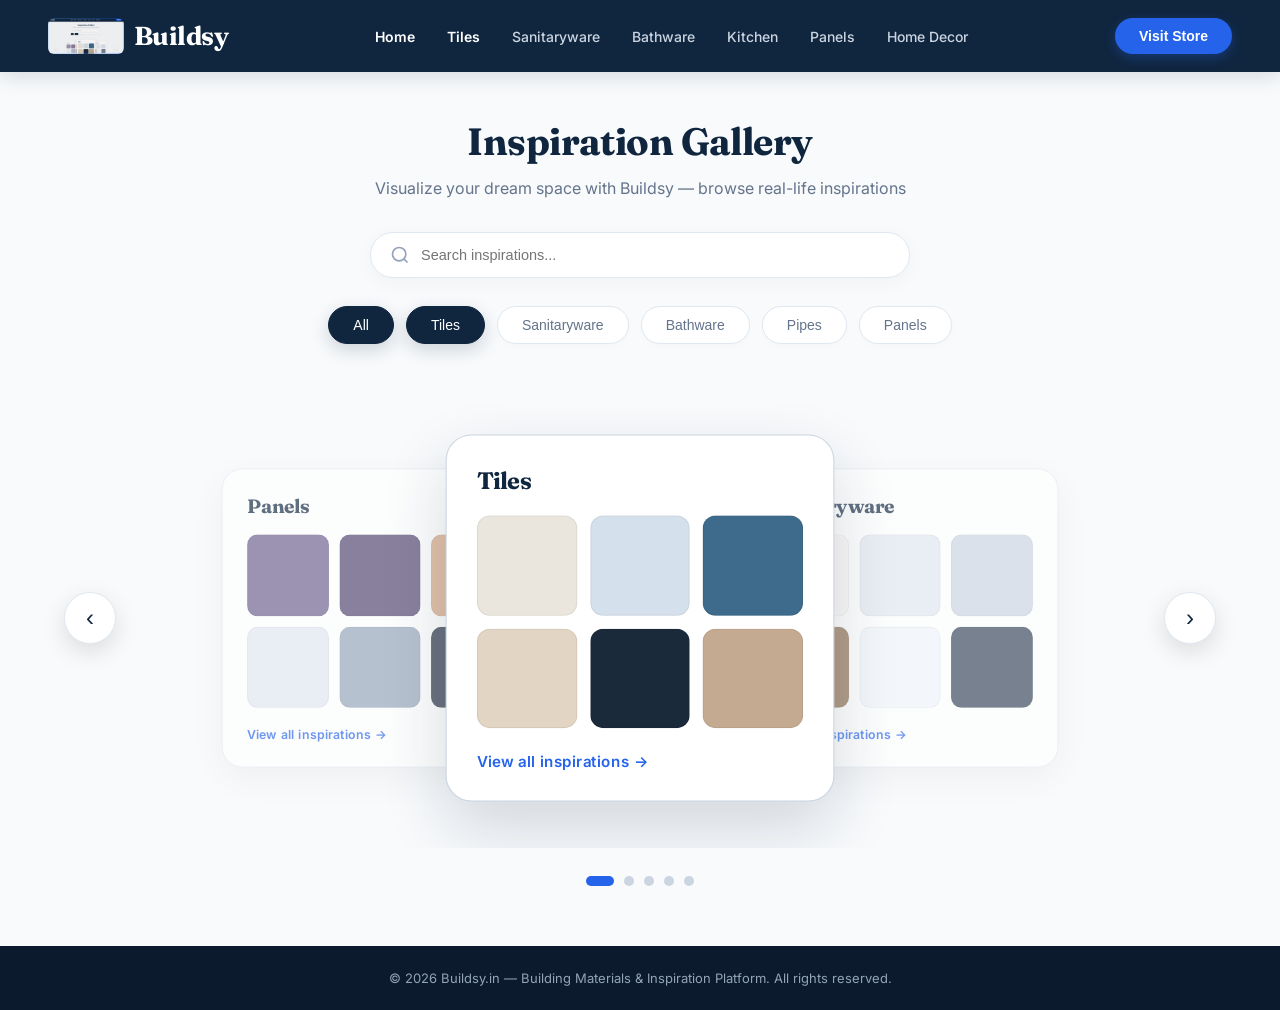
==== commit 0b5d02e2: "feat: update favicon icons and add header logo brand assets" ====
--- a/index.html
+++ b/index.html
@@ -5,6 +5,10 @@
 <meta name="viewport" content="width=device-width, initial-scale=1.0">
 <title>Buildsy — Inspiration Gallery</title>
 <meta name="description" content="Browse premium inspiration galleries for tiles, bathware, kitchen, sanitaryware, panels, and more.">
+<link rel="icon" type="image/x-icon" href="favicon.ico">
+<link rel="icon" type="image/png" href="favicon.png">
+<link rel="shortcut icon" type="image/x-icon" href="favicon.ico">
+<link rel="apple-touch-icon" href="favicon.png">
 <link rel="preconnect" href="https://fonts.googleapis.com">
 <link href="https://fonts.googleapis.com/css2?family=Fraunces:ital,opsz,wght@0,9..144,400;0,9..144,600;0,9..144,700;1,9..144,400&family=Inter:wght@300;400;500;600;700&display=swap" rel="stylesheet">
 <style>
@@ -770,7 +774,10 @@
 
 <!-- Full Page Navigation Bar -->
 <header class="navbar">
-  <a href="index.html" class="navbar-logo">Buildsy</a>
+  <a href="index.html" class="navbar-logo" style="display:inline-flex; align-items:center; gap:10px; text-decoration:none;">
+    <img src="logo.png" alt="Buildsy Logo" style="height:36px; width:auto; border-radius:6px;">
+    <span>Buildsy</span>
+  </a>
   <nav class="navbar-links">
     <a class="nav-link" data-cat-index="0" href="index.html">Home</a>
     <a class="nav-link active" data-cat-index="0" href="inspirations.html#tiles">Tiles</a>
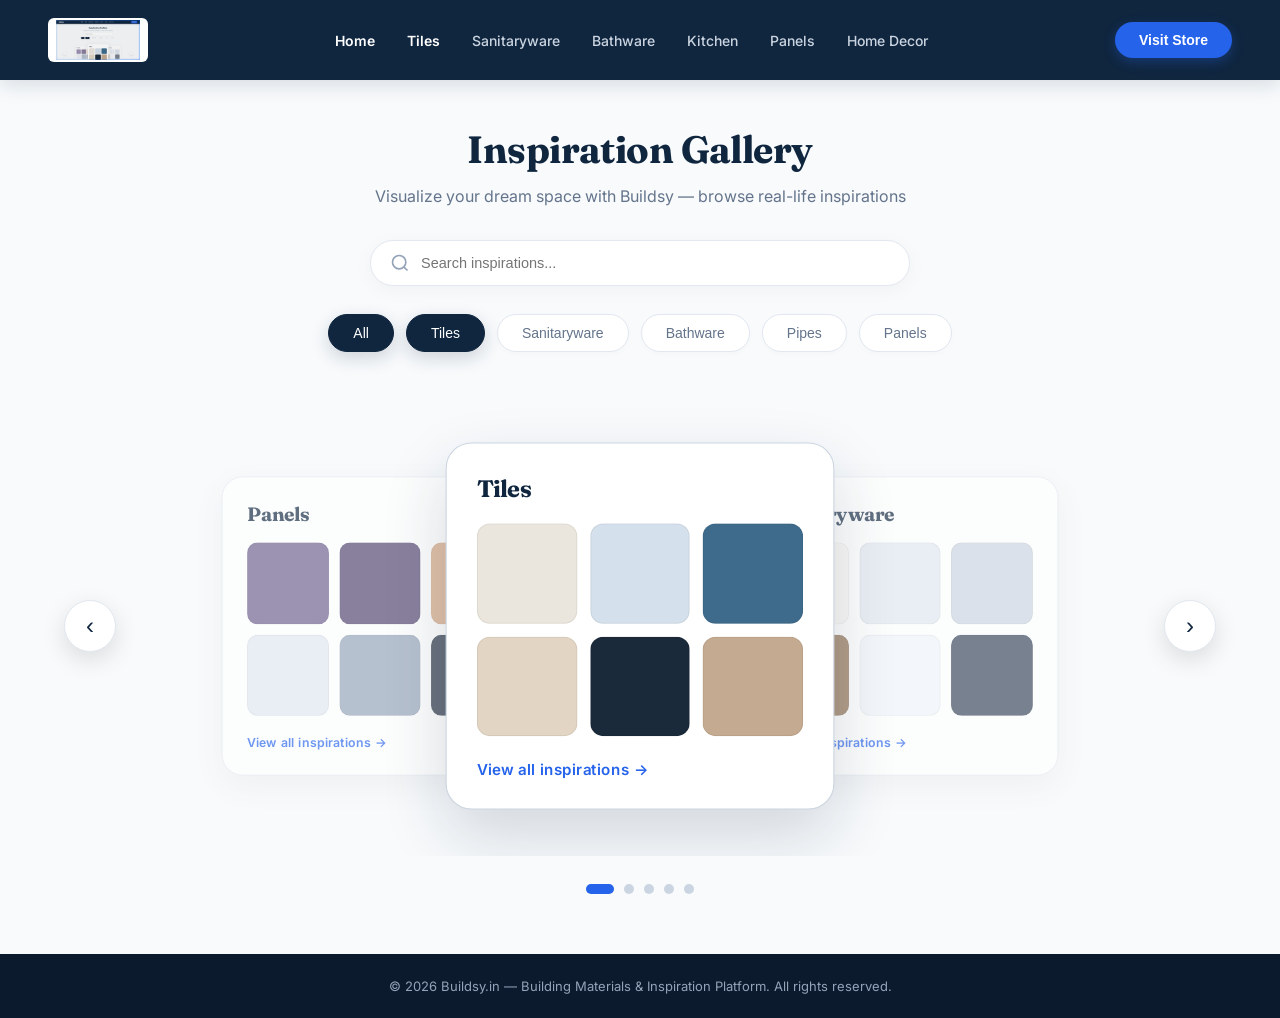
==== commit 8d1e9db5: "feat: use exact uploaded logo image for navbar branding" ====
--- a/index.html
+++ b/index.html
@@ -5,6 +5,7 @@
 <meta name="viewport" content="width=device-width, initial-scale=1.0">
 <title>Buildsy — Inspiration Gallery</title>
 <meta name="description" content="Browse premium inspiration galleries for tiles, bathware, kitchen, sanitaryware, panels, and more.">
+<link rel="icon" type="image/svg+xml" href="favicon.svg">
 <link rel="icon" type="image/x-icon" href="favicon.ico">
 <link rel="icon" type="image/png" href="favicon.png">
 <link rel="shortcut icon" type="image/x-icon" href="favicon.ico">
@@ -774,9 +775,8 @@
 
 <!-- Full Page Navigation Bar -->
 <header class="navbar">
-  <a href="index.html" class="navbar-logo" style="display:inline-flex; align-items:center; gap:10px; text-decoration:none;">
-    <img src="logo.png" alt="Buildsy Logo" style="height:36px; width:auto; border-radius:6px;">
-    <span>Buildsy</span>
+  <a href="index.html" class="navbar-logo" style="display:inline-flex; align-items:center; text-decoration:none;">
+    <img src="logo.png" alt="Buildsy Logo" style="height:44px; width:auto; object-fit:contain; border-radius:6px; background:#ffffff; padding:2px 8px;">
   </a>
   <nav class="navbar-links">
     <a class="nav-link" data-cat-index="0" href="index.html">Home</a>
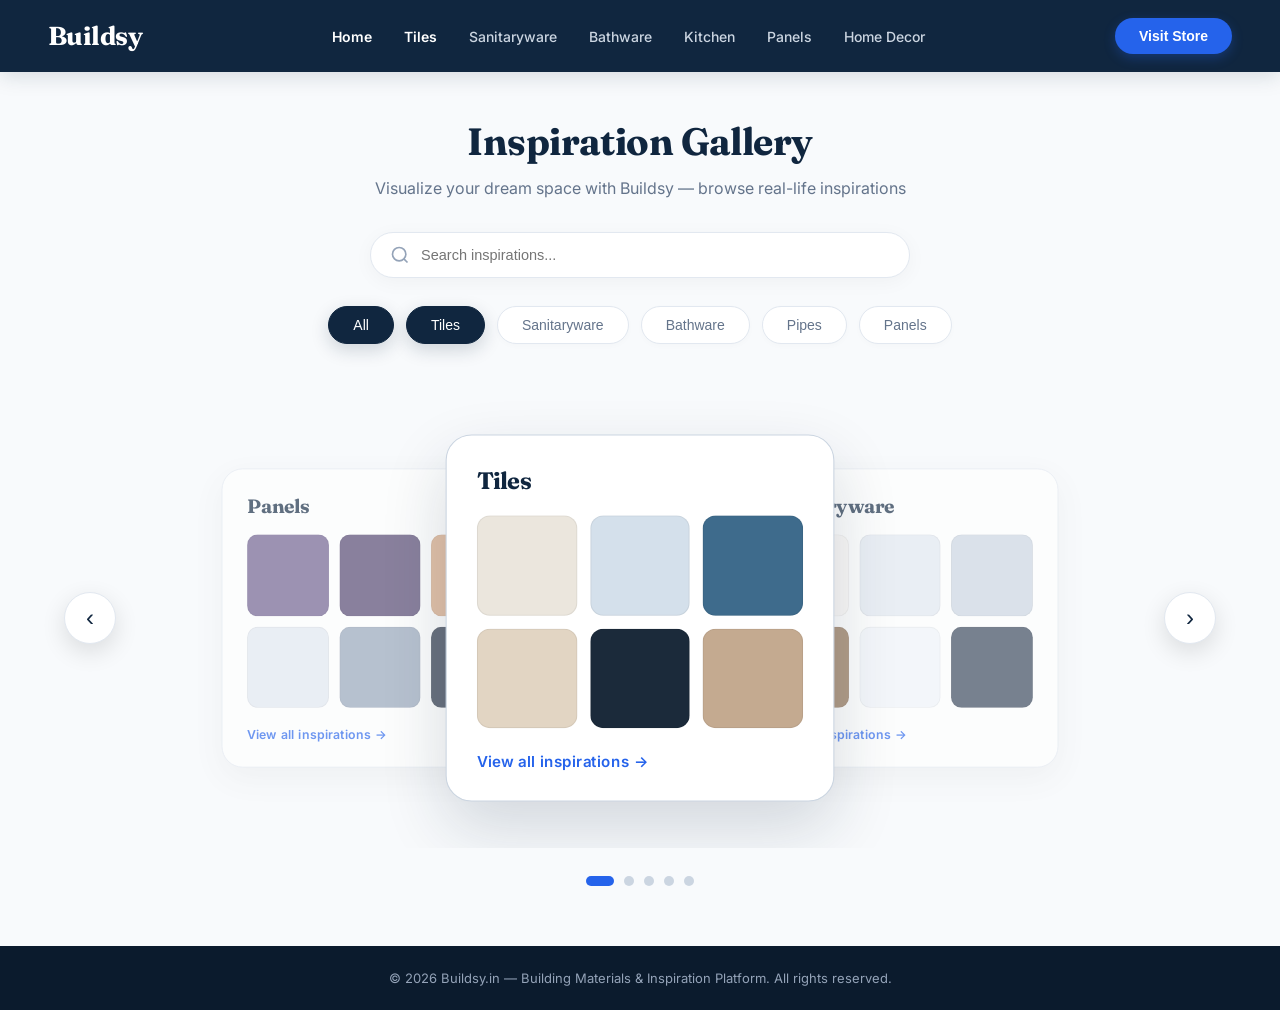
==== commit 3025b8b7: "fix: restore clean text logo in navbar while preserving uploaded logo favicon" ====
--- a/index.html
+++ b/index.html
@@ -775,9 +775,7 @@
 
 <!-- Full Page Navigation Bar -->
 <header class="navbar">
-  <a href="index.html" class="navbar-logo" style="display:inline-flex; align-items:center; text-decoration:none;">
-    <img src="logo.png" alt="Buildsy Logo" style="height:44px; width:auto; object-fit:contain; border-radius:6px; background:#ffffff; padding:2px 8px;">
-  </a>
+  <a href="index.html" class="navbar-logo">Buildsy</a>
   <nav class="navbar-links">
     <a class="nav-link" data-cat-index="0" href="index.html">Home</a>
     <a class="nav-link active" data-cat-index="0" href="inspirations.html#tiles">Tiles</a>
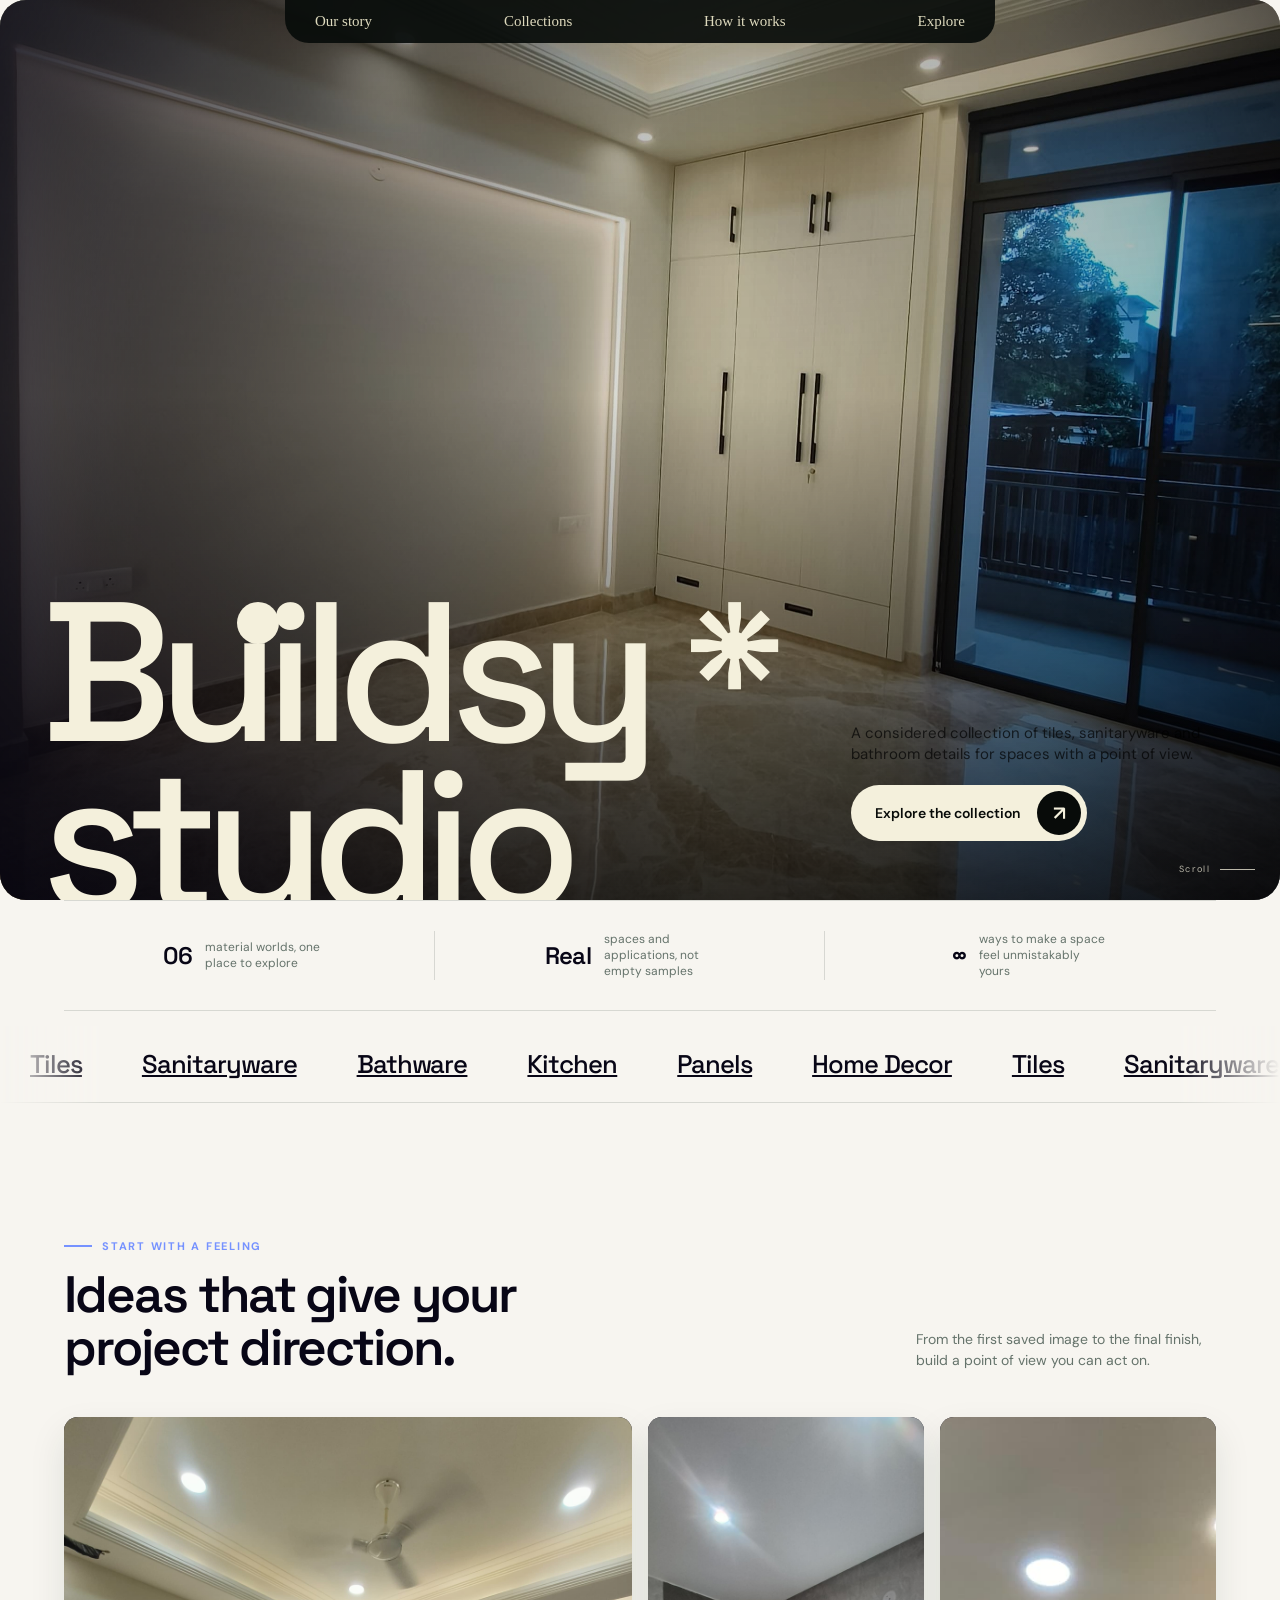
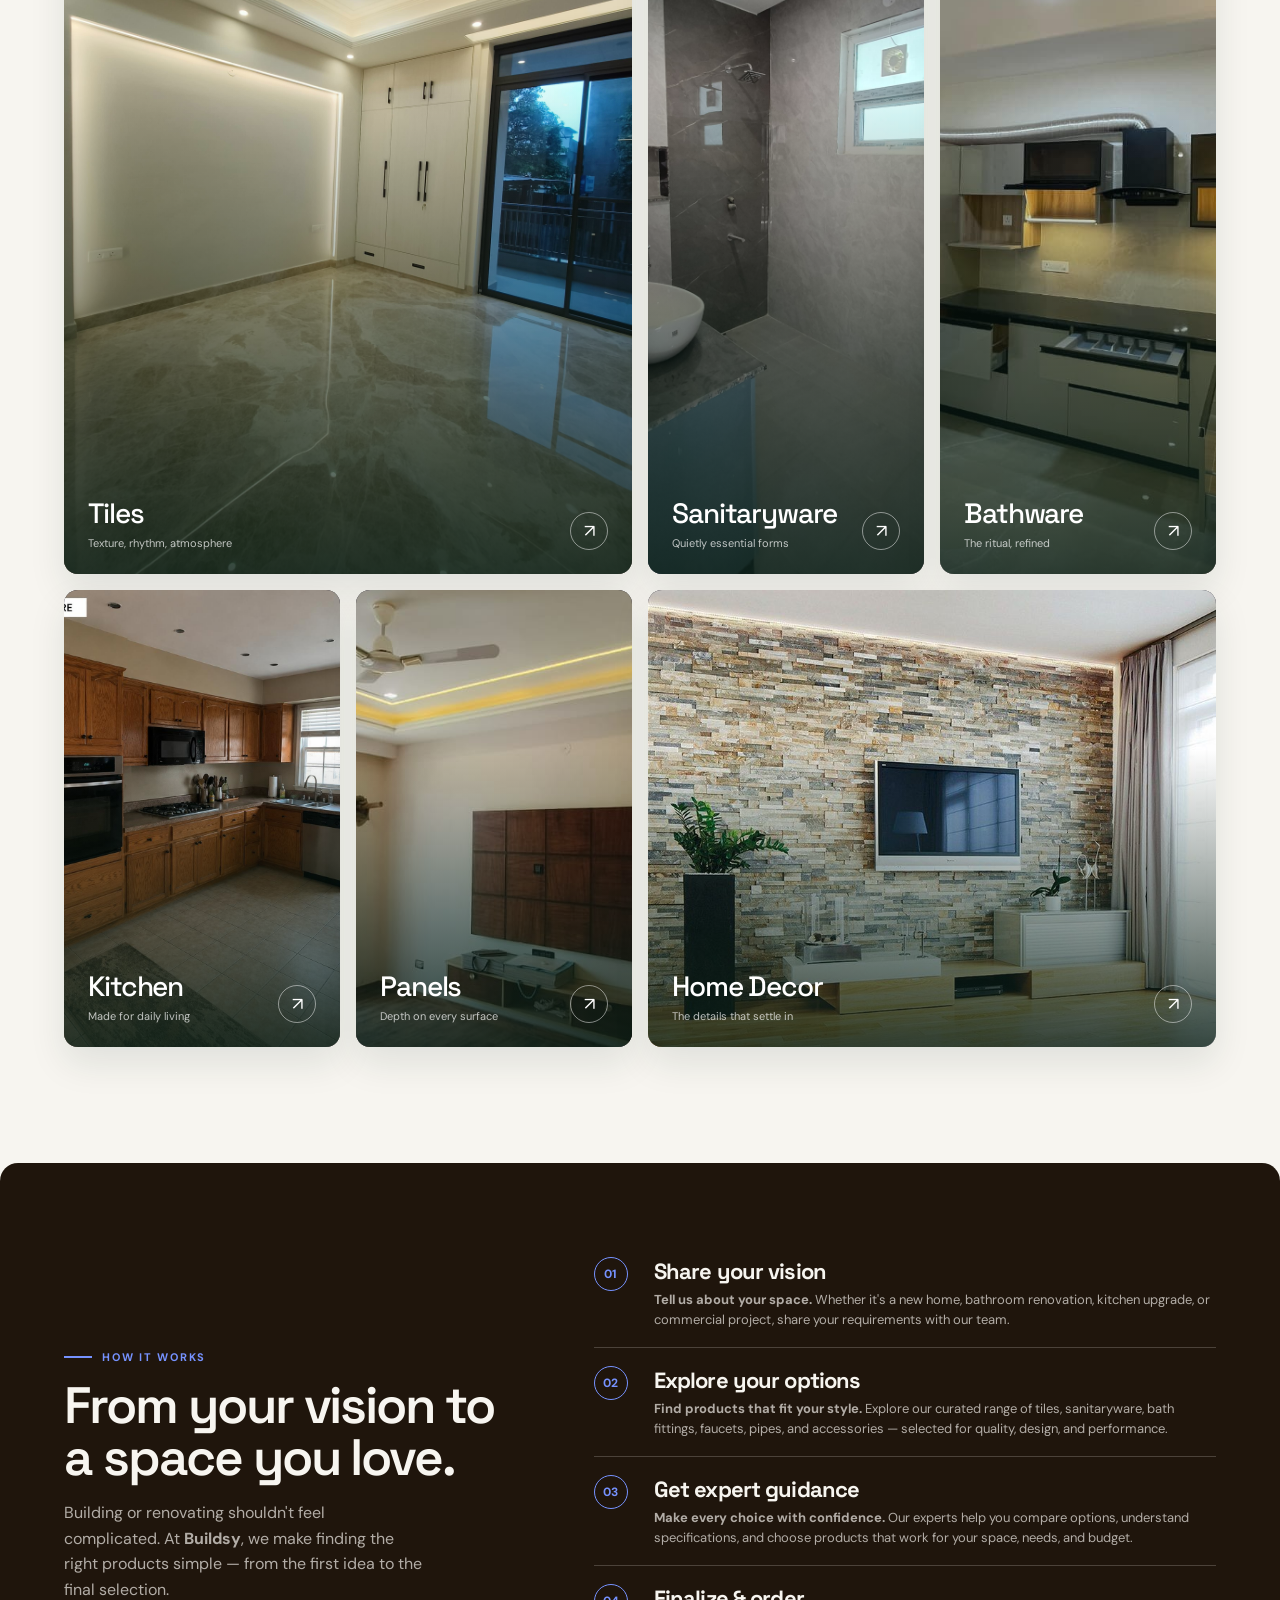
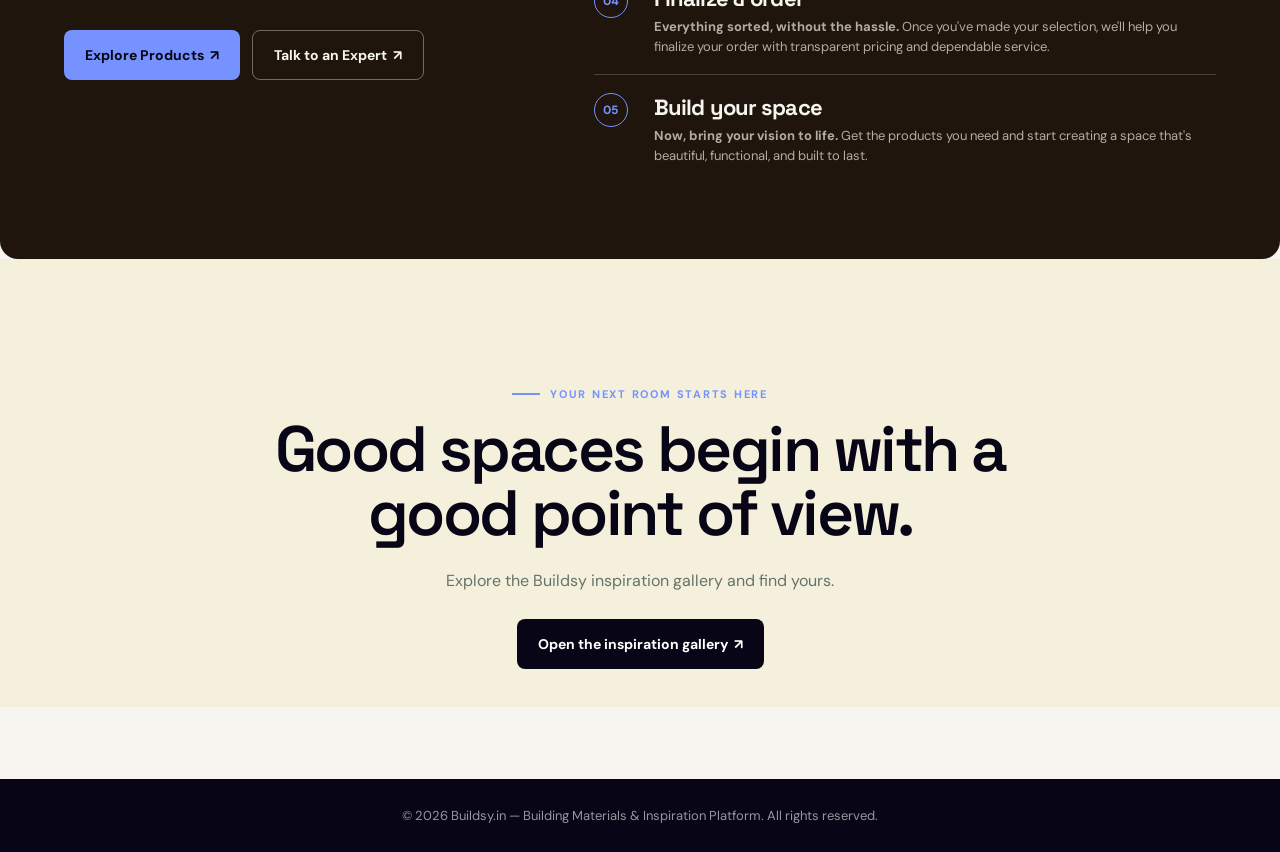
==== commit b5d56d52: "feat: add showroom wishlist, cinematic hero controls, and video assets" ====
--- a/index.html
+++ b/index.html
@@ -3,7 +3,7 @@
 <head>
 <meta charset="UTF-8">
 <meta name="viewport" content="width=device-width, initial-scale=1.0">
-<title>Buildsy — Inspiration Gallery</title>
+<title>Buildsy — Studio</title>
 <meta name="description" content="Browse premium inspiration galleries for tiles, bathware, kitchen, sanitaryware, panels, and more.">
 <link rel="icon" type="image/svg+xml" href="favicon.svg">
 <link rel="icon" type="image/x-icon" href="favicon.ico">
@@ -11,14 +11,14 @@
 <link rel="shortcut icon" type="image/x-icon" href="favicon.ico">
 <link rel="apple-touch-icon" href="favicon.png">
 <link rel="preconnect" href="https://fonts.googleapis.com">
-<link href="https://fonts.googleapis.com/css2?family=Fraunces:ital,opsz,wght@0,9..144,400;0,9..144,600;0,9..144,700;1,9..144,400&family=Inter:wght@300;400;500;600;700&display=swap" rel="stylesheet">
+<link href="https://fonts.googleapis.com/css2?family=DM+Sans:wght@400;500;600;700&family=Space+Grotesk:wght@400;500;600;700&display=swap" rel="stylesheet">
 <style>
   :root {
     --navy: #10263F;
     --navy-dark: #0B1B2D;
     --navy-soft: #1B3A5C;
-    --blue-accent: #2563EB;
-    --blue-hover: #1D4ED8;
+    --blue-accent: #7692FF;
+    --blue-hover: #5F78E6;
     --copper: #B8794F;
     --copper-soft: #D6A47C;
     --cream-bg: #F4EFEA;
@@ -769,6 +769,624 @@
       border-top: 1px solid #E2E8F0;
     }
   }
+
+  /* ---------- Home Landing Page Refresh ---------- */
+  :root {
+    --ink-deep: #080616;
+    --forest: #080616;
+    --forest-dark: #080616;
+    --sage: #f4f0dc;
+    --paper: #f7f5f0;
+    --orange: var(--blue-accent);
+    --line: rgba(22, 37, 31, 0.14);
+  }
+  body { background: var(--paper); color: var(--ink-deep); }
+  .navbar {
+    background: #1F150C;
+    padding: 18px clamp(20px, 5vw, 72px);
+    box-shadow: none;
+  }
+  .navbar-logo { font-size: 28px; }
+  .navbar-links { gap: clamp(14px, 2.2vw, 34px); }
+  .navbar-links a { color: rgba(255,255,255,.68); }
+  .navbar-links a.active { color: #fff; }
+  .navbar-cta {
+    background: var(--orange);
+    box-shadow: none;
+    border-radius: 8px;
+    padding: 11px 18px;
+  }
+  .navbar-cta:hover { background: var(--blue-hover); box-shadow: none; }
+  main.main-content {
+    display: block;
+    max-width: 1440px;
+    padding: 0 clamp(20px, 5vw, 72px) 72px;
+  }
+  .landing-hero {
+    display: grid;
+    grid-template-columns: minmax(0, 1.03fr) minmax(400px, .97fr);
+    gap: clamp(36px, 7vw, 110px);
+    align-items: center;
+    min-height: min(720px, calc(100vh - 72px));
+    padding: 72px 0 82px;
+  }
+  .hero-copy { max-width: 650px; }
+  .eyebrow, .section-kicker {
+    display: inline-flex;
+    align-items: center;
+    gap: 10px;
+    color: var(--orange);
+    font-size: 11px;
+    font-weight: 700;
+    letter-spacing: .16em;
+    text-transform: uppercase;
+  }
+  .eyebrow::before, .section-kicker::before {
+    content: '';
+    width: 28px;
+    height: 2px;
+    background: currentColor;
+  }
+  .hero-copy h1 {
+    color: var(--forest-dark);
+    font-size: clamp(48px, 6.5vw, 88px);
+    line-height: .98;
+    margin: 22px 0 24px;
+    max-width: 620px;
+  }
+  .hero-copy h1 em { color: var(--orange); font-weight: 400; }
+  .hero-copy > p {
+    color: #5c6962;
+    font-size: 18px;
+    line-height: 1.6;
+    max-width: 510px;
+    margin: 0 0 32px;
+  }
+  .hero-actions { display: flex; flex-wrap: wrap; align-items: center; gap: 14px; }
+  .primary-action, .outline-action {
+    display: inline-flex;
+    align-items: center;
+    justify-content: center;
+    min-height: 50px;
+    padding: 0 21px;
+    border-radius: 8px;
+    font-size: 14px;
+    font-weight: 700;
+    text-decoration: none;
+    transition: transform .2s ease, background .2s ease, color .2s ease;
+  }
+  .primary-action { background: var(--forest); color: #fff; }
+  .primary-action:hover { background: var(--forest-dark); transform: translateY(-2px); }
+  .outline-action { color: var(--forest); border: 1px solid var(--line); }
+  .outline-action:hover { border-color: var(--forest); transform: translateY(-2px); }
+  .hero-note { display: flex; align-items: center; gap: 10px; color: #718077; font-size: 12px; margin-top: 24px; }
+  .hero-note strong { color: var(--forest); font-size: 17px; }
+  .hero-visual { position: relative; min-height: 480px; }
+  .hero-image { width: 79%; height: 470px; object-fit: cover; display: block; margin-left: auto; border-radius: 2px; }
+  .hero-image-label {
+    position: absolute;
+    bottom: 24px;
+    left: 0;
+    background: #fff;
+    width: min(245px, 52%);
+    padding: 20px;
+    box-shadow: 0 16px 40px rgba(22,37,31,.13);
+  }
+  .hero-image-label span { display: block; color: var(--orange); font-size: 10px; font-weight: 700; letter-spacing: .13em; text-transform: uppercase; margin-bottom: 8px; }
+  .hero-image-label strong { color: var(--forest-dark); font-family: 'Fraunces', serif; font-size: 21px; line-height: 1.1; }
+  .hero-index { position: absolute; right: 5%; top: 26px; color: rgba(8,6,22,.24); font-size: 12px; letter-spacing: .14em; writing-mode: vertical-rl; }
+  .trust-strip { border-top: 1px solid var(--line); border-bottom: 1px solid var(--line); display: grid; grid-template-columns: repeat(3, 1fr); padding: 24px 0; gap: 20px; }
+  .trust-item { display: flex; align-items: center; justify-content: center; gap: 13px; border-right: 1px solid var(--line); }
+  .trust-item:last-child { border-right: 0; }
+  .trust-item b { color: var(--forest); font-family: 'Fraunces', serif; font-size: 24px; }
+  .trust-item span { color: #65736b; font-size: 12px; line-height: 1.35; max-width: 130px; }
+  .explore-section { padding: 110px 0 96px; }
+  .section-heading { display: flex; justify-content: space-between; gap: 30px; align-items: end; margin-bottom: 32px; }
+  .section-heading h2 { color: var(--forest-dark); font-size: clamp(34px, 4vw, 54px); line-height: 1.05; max-width: 470px; margin: 15px 0 0; }
+  .section-heading p { color: #65736b; line-height: 1.55; max-width: 300px; margin: 0 0 3px; }
+  .category-grid { display: grid; grid-template-columns: repeat(12, 1fr); gap: 14px; }
+  .category-tile { position: relative; min-height: 310px; overflow: hidden; color: #fff; grid-column: span 3; background: var(--forest); }
+  .category-tile:first-child, .category-tile:last-child { grid-column: span 6; min-height: 265px; }
+  .category-tile img { width: 100%; height: 100%; object-fit: cover; display: block; transition: transform .6s ease; }
+  .category-tile:hover img { transform: scale(1.05); }
+  .category-tile::after { content: ''; position: absolute; inset: 35% 0 0; background: linear-gradient(transparent, rgba(10,31,23,.82)); }
+  .category-tile-content { position: absolute; left: 22px; right: 22px; bottom: 20px; z-index: 2; display: flex; justify-content: space-between; align-items: end; }
+  .category-tile h3 { font-size: 26px; margin: 0 0 5px; }
+  .category-tile p { color: rgba(255,255,255,.72); font-size: 11px; margin: 0; }
+  .tile-arrow { font-size: 24px; line-height: 1; }
+  .process-section { background: var(--sage); margin: 0 calc(clamp(20px, 5vw, 72px) * -1); padding: 82px clamp(20px, 5vw, 72px); display: grid; grid-template-columns: .85fr 1.15fr; gap: 70px; align-items: center; }
+  .process-section h2 { color: var(--forest-dark); font-size: clamp(36px, 4vw, 56px); line-height: 1.02; margin: 16px 0; }
+  .process-section > div > p { color: #5e7065; line-height: 1.6; max-width: 360px; }
+  .process-list { display: grid; gap: 18px; }
+  .process-step { display: grid; grid-template-columns: 42px 1fr; gap: 18px; align-items: start; padding-bottom: 18px; border-bottom: 1px solid rgba(8,6,22,.18); }
+  .process-step:last-child { border: 0; padding-bottom: 0; }
+  .process-number { width: 34px; height: 34px; border: 1px solid var(--forest); border-radius: 50%; display: grid; place-items: center; color: var(--forest); font-size: 12px; font-weight: 700; }
+  .process-step h3 { color: var(--forest-dark); font-size: 22px; margin: 0 0 5px; }
+  .process-step p { color: #65736b; font-size: 13px; line-height: 1.5; margin: 0; }
+  .closing-cta { text-align: center; padding: 110px 20px 30px; }
+  .closing-cta h2 { color: var(--forest-dark); font-size: clamp(36px, 5vw, 64px); line-height: 1; margin: 16px auto 25px; max-width: 650px; }
+  .closing-cta p { color: #65736b; margin: 0 auto 28px; }
+  footer.footer { background: var(--forest-dark); padding: 28px; color: rgba(255,255,255,.58); }
+  @media (max-width: 900px) {
+    .landing-hero { grid-template-columns: 1fr; min-height: auto; padding: 70px 0 64px; }
+    .hero-visual { min-height: 400px; }
+    .hero-image { height: 390px; }
+    .category-tile, .category-tile:first-child, .category-tile:last-child { grid-column: span 6; min-height: 260px; }
+    .process-section { grid-template-columns: 1fr; gap: 38px; }
+  }
+  @media (max-width: 600px) {
+    .navbar { padding: 14px 20px; }
+    .navbar-cta { padding: 10px 13px; font-size: 12px; }
+    .landing-hero { padding-top: 52px; }
+    .hero-copy h1 { font-size: 52px; }
+    .hero-copy > p { font-size: 16px; }
+    .hero-visual, .hero-image { min-height: 330px; height: 330px; }
+    .trust-strip { grid-template-columns: 1fr; gap: 16px; }
+    .trust-item { justify-content: flex-start; border-right: 0; }
+    .explore-section { padding: 72px 0; }
+    .section-heading { display: block; }
+    .section-heading p { margin-top: 18px; }
+    .category-tile, .category-tile:first-child, .category-tile:last-child { grid-column: span 12; min-height: 220px; }
+    .process-section { padding-top: 64px; padding-bottom: 64px; }
+    .closing-cta { padding-top: 76px; }
+  }
+
+  /* ---------- Cinematic Hero ---------- */
+  .prisma-page {
+    position: relative;
+    width: 100dvw;
+    height: 100vh;
+    min-height: 100svh;
+    margin: 0 calc(50% - 50dvw);
+    overflow: hidden;
+    border-radius: 26px;
+    background: #171b18;
+    color: var(--forest-dark);
+    isolation: isolate;
+  }
+  body > .navbar {
+    position: fixed;
+    top: 0;
+    left: 0;
+    right: 0;
+    transform: translateY(-110%);
+    transition: transform .35s ease;
+    display: flex;
+  }
+  body.home-scrolled > .navbar { transform: translateY(0); }
+  .hero-background {
+    position: absolute;
+    inset: 0;
+    z-index: -5;
+    background-image: url('public/tiles/tiles (10).jpeg');
+    background-size: cover;
+    background-position: center;
+    transform-origin: center;
+    animation: hero-settle 1.8s cubic-bezier(.16,1,.3,1) both;
+  }
+  .hero-vignette, .hero-gradient { position: absolute; inset: 0; pointer-events: none; }
+  .hero-vignette { z-index: -4; background: radial-gradient(circle at 50% 42%, transparent 16%, rgba(0,0,0,.16) 65%, rgba(0,0,0,.65) 100%); }
+  .hero-gradient { z-index: -3; background: linear-gradient(180deg, rgba(0,0,0,.18), rgba(0,0,0,.03) 44%, rgba(0,0,0,.72)); }
+  .prisma-page::after { content: ''; position: absolute; inset: 0; z-index: -2; background: linear-gradient(90deg, rgba(8,6,22,.64), transparent 58%, rgba(8,6,22,.1)); pointer-events: none; }
+  .prisma-page.hero-bright .hero-vignette { opacity: .62; }
+  .prisma-page.hero-bright .hero-gradient { opacity: .48; }
+  @keyframes hero-settle { from { transform: scale(1.08); } to { transform: scale(1); } }
+  .prisma-page .control-panel {
+    position: absolute;
+    top: 15px;
+    left: 18px;
+    z-index: 20;
+    display: flex;
+    gap: 4px;
+    height: 44px;
+    padding: 0 8px;
+    align-items: center;
+    border-radius: 7px;
+    background: rgba(245,245,238,.92);
+    backdrop-filter: blur(12px);
+  }
+  .prisma-page .control-panel button {
+    width: 29px;
+    height: 29px;
+    display: grid;
+    place-items: center;
+    border: 0;
+    border-radius: 5px;
+    background: transparent;
+    color: #182019;
+    cursor: pointer;
+    font-size: 15px;
+  }
+  .prisma-page .control-panel button:hover { background: rgba(0,0,0,.1); }
+  .prisma-page .hero-nav {
+    position: absolute;
+    top: 0;
+    left: 50%;
+    z-index: 20;
+    transform: translateX(-50%);
+    display: flex;
+    align-items: center;
+    justify-content: space-between;
+    width: min(710px, 62vw);
+    height: 43px;
+    padding: 0 30px;
+    border-radius: 0 0 24px 24px;
+    background: rgba(8,12,10,.92);
+  }
+  .prisma-page .hero-nav a { color: #ddd9bd; font-family: Georgia, serif; font-size: 15px; text-decoration: none; }
+  .prisma-page .hero-nav a:hover { color: #fff; }
+  .hero-content { position: absolute; inset: 0; z-index: 5; pointer-events: none; }
+  .prisma-page .hero-dot { position: absolute; left: 18.5%; bottom: 28.5%; width: 42px; height: 42px; border-radius: 50%; background: #f4f0dc; animation: dot-in .6s .6s both; }
+  @keyframes dot-in { from { transform: scale(0); } to { transform: scale(1); } }
+  .prisma-page .hero-title {
+    position: absolute;
+    left: 3.2%;
+    bottom: calc(-4% + 10px);
+    margin: 0;
+    color: #f4f0dc;
+    font-family: Arial, Helvetica, sans-serif;
+    font-size: clamp(88px, 15.5vw, 240px);
+    font-weight: 500;
+    letter-spacing: -.075em;
+    line-height: .85;
+    white-space: nowrap;
+    animation: title-in 1.1s .2s cubic-bezier(.16,1,.3,1) both;
+  }
+  @keyframes title-in { from { opacity: 0; transform: translateY(100px); } to { opacity: 1; transform: translateY(0); } }
+  .prisma-page .hero-info { position: absolute; right: 5.5%; bottom: 6%; width: min(360px, 28vw); pointer-events: auto; animation: info-in .8s .8s both; }
+  @keyframes info-in { from { opacity: 0; transform: translateY(30px); } to { opacity: 1; transform: translateY(0); } }
+  .prisma-page .hero-info p { margin: 0 0 24px; color: rgba(0,0,0,.68); font-size: 15px; line-height: 1.45; }
+  .join-button { position: relative; top: -5px; display: inline-flex; align-items: center; gap: 17px; height: 56px; padding: 0 6px 0 24px; border-radius: 999px; background: #f4f0dc; color: #080b09; font-size: 14px; font-weight: 600; text-decoration: none; }
+  .join-button .arrow { width: 44px; height: 44px; display: grid; place-items: center; border-radius: 50%; background: #080b09; color: #f4f0dc; font-size: 20px; transition: transform .25s ease; }
+  .join-button:hover .arrow { transform: rotate(45deg); }
+  .scroll-indicator { position: absolute; right: 25px; bottom: 25px; z-index: 6; display: flex; align-items: center; gap: 10px; color: #f4f0dc; font-size: 9px; letter-spacing: .15em; opacity: .75; }
+  .scroll-line { width: 35px; height: 1px; background: currentColor; }
+  @media (max-width: 700px) {
+    .prisma-page { width: calc(100% + 40px); height: 100svh; min-height: 100svh; margin: 0 -20px; border-radius: 0; }
+    .prisma-page .hero-nav { top: 8px; left: auto; right: 12px; transform: none; width: calc(100% - 142px); height: 42px; padding: 0 18px; border-radius: 25px; }
+    .prisma-page .hero-nav a { display: none; }
+    .prisma-page .hero-nav::after { content: 'Buidsy studio'; margin: auto; font: 16px Georgia, serif; }
+    .prisma-page .control-panel { top: 12px; left: 8px; }
+    .prisma-page .hero-title { left: 5%; bottom: calc(17% + 10px); font-size: clamp(66px, 22vw, 130px); white-space: normal; }
+    .prisma-page .hero-dot { left: 24%; bottom: 34%; width: 28px; height: 28px; }
+    .prisma-page .hero-info { left: 5%; right: 5%; bottom: 1%; width: auto; }
+    .prisma-page .hero-info p { display: none; }
+    .scroll-indicator { display: none; }
+  }
+  body:has(.prisma-page) { overflow-x: hidden; }
+
+  /* ---------- Smooth Scroll ---------- */
+  html.lenis,
+  html.lenis body { height: auto; }
+  .lenis.lenis-smooth [data-lenis-prevent] { overscroll-behavior: contain; }
+  .lenis.lenis-stopped { overflow: hidden; }
+
+  /* ---------- Bag / Quote Flow ---------- */
+  .bag-count {
+    display: inline-grid;
+    place-items: center;
+    min-width: 21px;
+    height: 21px;
+    margin-left: 7px;
+    padding: 0 5px;
+    border-radius: 99px;
+    background: rgba(255,255,255,.18);
+    color: #fff;
+    font-size: 11px;
+  }
+  .bag-step-indicator {
+    display: flex;
+    gap: 8px;
+    margin-bottom: 5px;
+    color: #777;
+    font-size: 11px;
+    letter-spacing: .08em;
+  }
+  .bag-overlay {
+    position: fixed;
+    inset: 0;
+    z-index: 2400;
+    display: none;
+    align-items: center;
+    justify-content: center;
+    padding: 20px;
+    background: linear-gradient(rgba(8,6,22,.28), rgba(8,6,22,.58)), url('public/tiles/tiles (10).jpeg') center / cover;
+    backdrop-filter: blur(8px);
+  }
+  .bag-overlay.active { display: flex; }
+  .bag-window {
+    width: min(700px, 100%);
+    max-height: min(760px, 92vh);
+    overflow: hidden;
+    background: var(--paper);
+    border-radius: 24px;
+    box-shadow: 0 30px 90px rgba(10, 25, 45, .32);
+    animation: bag-in .25s ease both;
+  }
+  @keyframes bag-in { from { opacity: 0; transform: translateY(16px) scale(.98); } to { opacity: 1; transform: translateY(0) scale(1); } }
+  .bag-header {
+    display: flex;
+    align-items: center;
+    justify-content: space-between;
+    padding: 24px 28px 18px;
+    background: #fff;
+  }
+  .bag-header .gallery-modal-title { color: #111; }
+  .bag-header .modal-close-btn { background: #FAFAFA; color: #111; }
+  .bag-header .modal-close-btn:hover { background: #F0F0F0; }
+  .bag-view, .details-view {
+    max-height: calc(min(760px, 92vh) - 87px);
+    overflow-y: auto;
+    padding: 26px 28px 28px;
+  }
+  .contact-details-grid { display: grid; grid-template-columns: .82fr 1.18fr; gap: 34px; align-items: start; }
+  .contact-details-intro { padding: 6px 12px 0 0; }
+  .contact-kicker { color: var(--copper); font-size: 10px; font-weight: 700; letter-spacing: .14em; text-transform: uppercase; }
+  .contact-details-intro h3 { margin: 14px 0; color: #111; font-size: clamp(30px, 4vw, 42px); line-height: 1; }
+  .contact-details-intro > p { margin: 0; color: #666; font-size: 13px; line-height: 1.55; }
+  .contact-points { display: grid; gap: 14px; margin: 34px 0 0; }
+  .contact-points div { padding-top: 12px; border-top: 1px solid #E5E5E5; }
+  .contact-points dt { color: #888; font-size: 10px; letter-spacing: .1em; text-transform: uppercase; }
+  .contact-points dd { margin: 4px 0 0; color: #222; font-size: 12px; }
+  .bag-intro {
+    margin: 0 0 20px;
+    color: var(--slate);
+    font-size: 14px;
+    line-height: 1.5;
+  }
+  .bag-items { display: grid; gap: 12px; }
+  .bag-item {
+    display: grid;
+    grid-template-columns: 76px 1fr auto;
+    align-items: center;
+    gap: 14px;
+    padding: 16px 0;
+    border-bottom: 1px solid var(--stone);
+  }
+  .bag-item-image,
+  .bag-item-color {
+    width: 76px;
+    height: 76px;
+    border-radius: 10px;
+    object-fit: cover;
+    background: #E2E8F0;
+  }
+  .bag-item-color { display: grid; place-items: center; padding: 8px; color: rgba(255,255,255,.9); font-size: 10px; text-align: center; }
+  .bag-item h3 { margin: 0 0 4px; color: var(--navy); font-size: 15px; letter-spacing: -.02em; }
+  .bag-item p { margin: 0; color: var(--slate); font-size: 12px; line-height: 1.4; }
+  .bag-item-controls { display: flex; align-items: center; gap: 8px; margin-top: 9px; }
+  .quantity-control { display: inline-flex; align-items: center; border: 1px solid #CBD5E1; border-radius: 8px; background: #fff; overflow: hidden; }
+  .quantity-control button { width: 28px; height: 28px; border: 0; background: transparent; color: var(--navy); cursor: pointer; font-size: 16px; }
+  .quantity-control button:hover { background: #F1F5F9; }
+  .quantity-control span { min-width: 27px; text-align: center; color: var(--navy); font-size: 12px; font-weight: 700; }
+  .bag-remove { border: 0; background: transparent; color: var(--slate); cursor: pointer; font-size: 12px; padding: 4px; }
+  .bag-remove:hover { color: var(--copper); }
+  .bag-item-price { align-self: start; color: var(--copper); font-size: 13px; font-weight: 700; white-space: nowrap; }
+  .bag-footer { padding-top: 22px; }
+  .bag-footer > strong { display: block; margin-bottom: 14px; color: var(--navy); font-size: 12px; letter-spacing: .08em; text-transform: uppercase; }
+  .bag-actions { display: flex; gap: 10px; }
+  .bag-actions > * { flex: 1; }
+  .bag-actions .btn-primary-cta,
+  .whatsapp-cta { background: #171717; border-radius: 12px; box-shadow: none; }
+  .bag-actions .btn-primary-cta:hover,
+  .whatsapp-cta:hover { background: #000; box-shadow: none; }
+  .bag-actions .btn-secondary-action,
+  #backToBag { border-radius: 12px; background: #F7F7F7; border-color: #E6E6E6; }
+  .bag-empty { padding: 34px 10px 12px; text-align: center; }
+  .bag-empty h3 { margin: 0 0 8px; color: var(--navy); font-size: 23px; }
+  .bag-empty p { margin: 0 auto 20px; max-width: 360px; color: var(--slate); font-size: 14px; line-height: 1.5; }
+  .quote-form { display: grid; gap: 8px; }
+  .quote-form label { margin-top: 8px; color: var(--navy); font-size: 13px; font-weight: 700; }
+  .quote-form label span { color: var(--slate); font-weight: 400; }
+  .quote-form input { width: 100%; padding: 12px 14px; border: 1px solid #CBD5E1; border-radius: 10px; background: #fff; color: var(--ink); font: inherit; outline: none; }
+  .contact-field-row { display: grid; grid-template-columns: 1fr 1fr; gap: 12px; }
+  .quote-form textarea { width: 100%; min-height: 82px; resize: vertical; padding: 12px 14px; border: 1px solid #CBD5E1; border-radius: 10px; background: #fff; color: var(--ink); font: inherit; outline: none; }
+  .quote-form textarea:focus { border-color: var(--blue-accent); box-shadow: 0 0 0 3px rgba(37,99,235,.12); }
+  .quote-form input:focus { border-color: var(--blue-accent); box-shadow: 0 0 0 3px rgba(37,99,235,.12); }
+  .quote-form input.invalid { border-color: var(--copper); }
+  .form-error { min-height: 15px; color: var(--copper); font-size: 12px; }
+  .whatsapp-copy { margin: 18px 0 2px; padding: 14px; border-left: 3px solid var(--copper); background: rgba(214,164,124,.12); color: var(--slate); font-size: 13px; line-height: 1.5; }
+  .whatsapp-copy strong { color: var(--navy); }
+  .whatsapp-cta { margin-top: 4px; }
+  .wishlist-action { width: 52px; min-height: 52px; padding: 0; border-radius: 50%; font-size: 28px; line-height: 1; }
+  #backToBag { margin-top: 10px; }
+  @media (max-width: 600px) {
+    .bag-overlay { align-items: flex-end; padding: 0; }
+    .bag-window { max-height: 94vh; border-radius: 18px 18px 0 0; }
+    .bag-view, .details-view { padding: 20px; }
+    .bag-header { padding: 18px 20px; }
+    .bag-item { grid-template-columns: 58px 1fr; gap: 10px; }
+    .bag-item-image, .bag-item-color { width: 58px; height: 58px; }
+    .bag-item-price { grid-column: 2; }
+    .bag-actions { flex-direction: column-reverse; }
+    .bag-count { margin-left: 0; }
+    .contact-details-grid { grid-template-columns: 1fr; gap: 28px; }
+    .contact-details-intro { padding-right: 0; }
+    .contact-points { grid-template-columns: repeat(3, 1fr); gap: 8px; margin-top: 24px; }
+    .contact-field-row { grid-template-columns: 1fr; gap: 0; }
+  }
+
+  /* ---------- Hero-led Landing System ---------- */
+  body {
+    font-family: 'DM Sans', Arial, sans-serif;
+  }
+  h1, h2, h3, h4, .font-serif,
+  .navbar-logo,
+  .trust-item b,
+  .hero-image-label strong {
+    font-family: 'Space Grotesk', Arial, sans-serif;
+    letter-spacing: -0.04em;
+  }
+  .prisma-page .hero-title {
+    font-family: 'Space Grotesk', Arial, sans-serif;
+    letter-spacing: -0.075em;
+  }
+  .trust-strip {
+    position: relative;
+    z-index: 2;
+    padding: 30px 0;
+    background: var(--paper);
+    min-height: 104px;
+    border-top: 1px solid var(--line);
+    border-bottom: 1px solid var(--line);
+  }
+  .trust-item b {
+    font-weight: 600;
+    color: var(--forest-dark);
+  }
+  .category-marquee {
+    width: calc(100% + 2 * clamp(20px, 5vw, 72px));
+    margin-left: calc(clamp(20px, 5vw, 72px) * -1);
+    margin-top: 15px;
+    overflow: hidden;
+    border-bottom: 1px solid var(--line);
+    background: var(--paper);
+    -webkit-mask-image: linear-gradient(to right, transparent 0%, black 8%, black 92%, transparent 100%);
+    mask-image: linear-gradient(to right, transparent 0%, black 8%, black 92%, transparent 100%);
+  }
+  .category-marquee-track {
+    display: flex;
+    width: max-content;
+    animation: buildsy-marquee 28s linear infinite;
+  }
+  .category-marquee:hover .category-marquee-track { animation-play-state: paused; }
+  .category-marquee-group {
+    display: flex;
+    align-items: center;
+    flex-shrink: 0;
+  }
+  .category-marquee-item {
+    display: inline-flex;
+    align-items: center;
+    gap: 24px;
+    padding: 22px 30px;
+    color: var(--forest-dark);
+    font-family: 'Space Grotesk', Arial, sans-serif;
+    font-size: clamp(18px, 2vw, 26px);
+    font-weight: 500;
+    letter-spacing: -.04em;
+    white-space: nowrap;
+  }
+  @keyframes buildsy-marquee {
+    from { transform: translateX(0); }
+    to { transform: translateX(-50%); }
+  }
+  .explore-section {
+    padding: 128px 0 116px;
+  }
+  .section-heading {
+    margin-bottom: 42px;
+  }
+  .section-heading h2,
+  .process-section h2,
+  .closing-cta h2 {
+    font-weight: 600;
+  }
+  .section-heading p {
+    font-size: 14px;
+  }
+  .category-grid {
+    gap: 16px;
+  }
+  .category-tile {
+    border-radius: 14px;
+    min-height: 330px;
+    box-shadow: 0 16px 36px rgba(18, 50, 39, .1);
+  }
+  .category-tile:first-child,
+  .category-tile:last-child {
+    min-height: 286px;
+  }
+  .category-tile-content {
+    left: 24px;
+    right: 24px;
+    bottom: 24px;
+  }
+  .category-tile h3 {
+    font-size: 28px;
+    font-weight: 500;
+  }
+  .tile-arrow {
+    display: grid;
+    place-items: center;
+    width: 38px;
+    height: 38px;
+    border: 1px solid rgba(255,255,255,.48);
+    border-radius: 50%;
+    font-size: 18px;
+    transition: transform .25s ease, background .25s ease;
+  }
+  .category-tile:hover .tile-arrow {
+    background: var(--orange);
+    border-color: var(--orange);
+    transform: rotate(45deg);
+  }
+  .process-section {
+    border-radius: 18px;
+    background: #1F150C;
+    padding-top: 94px;
+    padding-bottom: 94px;
+  }
+  .process-section h2,
+  .process-section > div > p,
+  .process-step h3,
+  .process-step p {
+    color: var(--paper);
+  }
+  .process-section > div > p,
+  .process-step p {
+    color: rgba(247,245,240,.68);
+  }
+  .process-step {
+    border-color: rgba(247,245,240,.2);
+  }
+  .process-number {
+    border-color: var(--orange);
+    color: var(--orange);
+  }
+  .process-section .primary-action {
+    background: var(--orange);
+    color: var(--forest-dark);
+  }
+  .process-section .primary-action:hover {
+    background: var(--paper);
+  }
+  .process-actions {
+    display: flex;
+    flex-wrap: wrap;
+    gap: 12px;
+    margin-top: 28px;
+  }
+  .process-section .outline-action {
+    color: var(--paper);
+    border-color: rgba(247,245,240,.38);
+  }
+  .process-section .outline-action:hover {
+    border-color: var(--paper);
+    background: rgba(247,245,240,.08);
+  }
+  .closing-cta {
+    margin: 0 calc(clamp(20px, 5vw, 72px) * -1);
+    padding: 120px clamp(20px, 5vw, 72px) 38px;
+    background: var(--sage);
+  }
+  .closing-cta h2 {
+    max-width: 760px;
+  }
+  @media (max-width: 600px) {
+    .explore-section {
+      padding: 86px 0 76px;
+    }
+    .process-section {
+      border-radius: 12px;
+      padding-top: 70px;
+      padding-bottom: 70px;
+    }
+    .closing-cta {
+      padding-top: 82px;
+    }
+  }
+
 </style>
 </head>
 <body>
@@ -785,128 +1403,92 @@
     <a class="nav-link" data-cat-index="4" href="inspirations.html#panels">Panels</a>
     <a class="nav-link" href="inspirations.html#homedecor">Home Decor</a>
   </nav>
-  <button class="navbar-cta">Visit Store</button>
 </header>
 
 <!-- Main Application Section -->
 <main class="main-content">
-  <!-- Hero Section -->
-  <section class="hero-section">
-    <h1 class="font-serif">Inspiration Gallery</h1>
-    <p>Visualize your dream space with Buildsy — browse real-life inspirations</p>
+  <section class="prisma-page" id="story" aria-labelledby="hero-title">
+    <div class="hero-background" role="img" aria-label="Premium tile and interior materials showroom detail"></div>
+    <div class="hero-vignette"></div>
+    <div class="hero-gradient"></div>
+
+    <nav class="hero-nav" aria-label="Home sections">
+      <a href="#story">Our story</a>
+      <a href="#collections">Collections</a>
+      <a href="#how-it-works">How it works</a>
+      <a href="inspirations.html">Explore</a>
+    </nav>
+
+    <div class="hero-content">
+      <div class="hero-dot" aria-hidden="true"></div>
+      <h1 class="hero-title" id="hero-title">Buildsy <span class="asterisk">*</span><br>studio</h1>
+      <div class="hero-info">
+        <p>A considered collection of tiles, sanitaryware and bathroom details for spaces with a point of view.</p>
+        <a href="inspirations.html" class="join-button"><span>Explore the collection</span><span class="arrow">↗</span></a>
+      </div>
+    </div>
+
+    <div class="scroll-indicator" aria-hidden="true"><span>Scroll</span><span class="scroll-line"></span></div>
   </section>
 
-  <!-- Search Bar -->
-  <div class="search-box-wrap">
-    <svg class="search-icon" viewBox="0 0 24 24" fill="none" stroke="currentColor" stroke-width="2"><circle cx="11" cy="11" r="8"/><line x1="21" y1="21" x2="16.65" y2="16.65"/></svg>
-    <input type="text" class="search-input" id="searchInput" placeholder="Search inspirations...">
-  </div>
-
-  <!-- Category Pills Bar -->
-  <div class="filter-pills-bar" id="pillsBar">
-    <button class="filter-pill active" data-cat-index="0">All</button>
-    <button class="filter-pill" data-cat-index="0">Tiles</button>
-    <button class="filter-pill" data-cat-index="1">Sanitaryware</button>
-    <button class="filter-pill" data-cat-index="2">Bathware</button>
-    <button class="filter-pill" data-cat-index="3">Pipes</button>
-    <button class="filter-pill" data-cat-index="4">Panels</button>
-  </div>
-
-  <!-- Carousel Stage -->
-  <div class="carousel-stage">
-    <button class="carousel-nav-btn prev" id="btnPrevCarousel" aria-label="Previous Slide">‹</button>
-    
-    <div class="carousel-track" id="carouselTrack">
-      
-      <!-- Category Card 0: Tiles (Center Pop-up Grid) -->
-      <div class="carousel-card state-center" data-index="0" data-cat="Tiles">
-        <h3 class="card-header-title font-serif">Tiles</h3>
-        <div class="swatch-grid-2x3">
-          <div class="swatch-box" style="background:#EBE6DD;" title="Cream Ivory Tile"></div>
-          <div class="swatch-box" style="background:#D4E0EB;" title="Sky Ceramic Tile"></div>
-          <div class="swatch-box" style="background:#3E6B8C;" title="Ocean Blue Vitrified"></div>
-          <div class="swatch-box" style="background:#E2D5C3;" title="Warm Sand Tile"></div>
-          <div class="swatch-box" style="background:#1B2A3A;" title="Charcoal Slate Tile"></div>
-          <div class="swatch-box" style="background:#C4AA90;" title="Terracotta Tile"></div>
-        </div>
-        <a class="card-footer-link" href="inspirations.html#tiles" data-cat="Tiles">View all inspirations →</a>
+  <section class="trust-strip" aria-label="Buildsy highlights">
+    <div class="trust-item"><b>06</b><span>material worlds, one place to explore</span></div>
+    <div class="trust-item"><b>Real</b><span>spaces and applications, not empty samples</span></div>
+    <div class="trust-item"><b>∞</b><span>ways to make a space feel unmistakably yours</span></div>
+  </section>
+
+  <section class="category-marquee" aria-label="Buildsy material categories">
+    <div class="category-marquee-track">
+      <div class="category-marquee-group">
+        <a class="category-marquee-item" href="inspirations.html#tiles">Tiles</a>
+        <a class="category-marquee-item" href="inspirations.html#sanitaryware">Sanitaryware</a>
+        <a class="category-marquee-item" href="inspirations.html#bathware">Bathware</a>
+        <a class="category-marquee-item" href="inspirations.html#kitchen">Kitchen</a>
+        <a class="category-marquee-item" href="inspirations.html#panels">Panels</a>
+        <a class="category-marquee-item" href="inspirations.html#homedecor">Home Decor</a>
       </div>
-
-      <!-- Category Card 1: Sanitaryware -->
-      <div class="carousel-card state-right" data-index="1" data-cat="Sanitaryware">
-        <h3 class="card-header-title font-serif">Sanitaryware</h3>
-        <div class="swatch-grid-2x3">
-          <div class="swatch-box" style="background:#FAF8F5;" title="Matte Ceramic WC"></div>
-          <div class="swatch-box" style="background:#E2E8F0;" title="Tabletop Sink"></div>
-          <div class="swatch-box" style="background:#CBD5E1;" title="Gloss Basin"></div>
-          <div class="swatch-box" style="background:#8C6A4A;" title="Warm Earth Urinal"></div>
-          <div class="swatch-box" style="background:#F1F5F9;" title="Wall-Mounted WC"></div>
-          <div class="swatch-box" style="background:#334155;" title="Dark Accent Sink"></div>
-        </div>
-        <a class="card-footer-link" href="inspirations.html#sanitaryware" data-cat="Sanitaryware">View all inspirations →</a>
+      <div class="category-marquee-group" aria-hidden="true">
+        <a class="category-marquee-item" href="inspirations.html#tiles">Tiles</a>
+        <a class="category-marquee-item" href="inspirations.html#sanitaryware">Sanitaryware</a>
+        <a class="category-marquee-item" href="inspirations.html#bathware">Bathware</a>
+        <a class="category-marquee-item" href="inspirations.html#kitchen">Kitchen</a>
+        <a class="category-marquee-item" href="inspirations.html#panels">Panels</a>
+        <a class="category-marquee-item" href="inspirations.html#homedecor">Home Decor</a>
       </div>
-
-      <!-- Category Card 2: Bathware -->
-      <div class="carousel-card state-far-right" data-index="2" data-cat="Bathware">
-        <h3 class="card-header-title font-serif">Bathware</h3>
-        <div class="swatch-grid-2x3">
-          <div class="swatch-box" style="background:#B8794F;" title="Copper Brass Faucet"></div>
-          <div class="swatch-box" style="background:#D6A47C;" title="Rose Gold Shower"></div>
-          <div class="swatch-box" style="background:#475569;" title="Matte Black Mixer"></div>
-          <div class="swatch-box" style="background:#94A3B8;" title="Chrome Rainhead"></div>
-          <div class="swatch-box" style="background:#F8FAFC;" title="Polished Tray"></div>
-          <div class="swatch-box" style="background:#64748B;" title="Brushed Steel Towel Bar"></div>
-        </div>
-        <a class="card-footer-link" href="inspirations.html#bathware" data-cat="Bathware">View all inspirations →</a>
-      </div>
-
-      <!-- Category Card 3: Pipes -->
-      <div class="carousel-card state-far-left" data-index="3" data-cat="Pipes">
-        <h3 class="card-header-title font-serif">Pipes</h3>
-        <div class="swatch-grid-2x3">
-          <div class="swatch-box" style="background:#4A7A6B;" title="CPVC Hot Line"></div>
-          <div class="swatch-box" style="background:#33594D;" title="Heavy Drainage PVC"></div>
-          <div class="swatch-box" style="background:#64748B;" title="Steel Couplers"></div>
-          <div class="swatch-box" style="background:#94A3B8;" title="Elbow Joint"></div>
-          <div class="swatch-box" style="background:#CBD5E1;" title="Flex Hose"></div>
-          <div class="swatch-box" style="background:#334155;" title="Pressure Valve"></div>
-        </div>
-        <a class="card-footer-link" href="inspirations.html#kitchen" data-cat="Kitchen">View all inspirations →</a>
-      </div>
-
-      <!-- Category Card 4: Panels -->
-      <div class="carousel-card state-left" data-index="4" data-cat="Panels">
-        <h3 class="card-header-title font-serif">Panels</h3>
-        <div class="swatch-grid-2x3">
-          <div class="swatch-box" style="background:#6B5B8C;" title="Louvered PVC Panel"></div>
-          <div class="swatch-box" style="background:#4E3F6B;" title="Waterproof Wall Board"></div>
-          <div class="swatch-box" style="background:#D6A47C;" title="Fluted Oak Panel"></div>
-          <div class="swatch-box" style="background:#E2E8F0;" title="Acoustic Slat"></div>
-          <div class="swatch-box" style="background:#94A3B8;" title="Stone Pattern Panel"></div>
-          <div class="swatch-box" style="background:#1E293B;" title="Midnight Charcoal Slat"></div>
-        </div>
-        <a class="card-footer-link" href="inspirations.html#panels" data-cat="Panels">View all inspirations →</a>
-      </div>
-
     </div>
-
-    <button class="carousel-nav-btn next" id="btnNextCarousel" aria-label="Next Slide">›</button>
-  </div>
-
-  <!-- Pagination Dots -->
-  <div class="pagination-dots" id="dotsTrack">
-    <span class="pag-dot active" data-index="0"></span>
-    <span class="pag-dot" data-index="1"></span>
-    <span class="pag-dot" data-index="2"></span>
-    <span class="pag-dot" data-index="3"></span>
-    <span class="pag-dot" data-index="4"></span>
-  </div>
+  </section>
+
+  <section class="explore-section" id="collections">
+    <div class="section-heading">
+      <div><span class="section-kicker">Start with a feeling</span><h2>Ideas that give your project direction.</h2></div>
+      <p>From the first saved image to the final finish, build a point of view you can act on.</p>
+    </div>
+    <div class="category-grid">
+      <a class="category-tile" href="inspirations.html#tiles"><img src="public/tiles/tiles (10).jpeg" alt="Tile inspiration"><div class="category-tile-content"><div><h3 class="font-serif">Tiles</h3><p>Texture, rhythm, atmosphere</p></div><span class="tile-arrow">↗</span></div></a>
+      <a class="category-tile" href="inspirations.html#sanitaryware"><img src="public/sanitaryware/sanitary (2).jpeg" alt="Sanitaryware inspiration"><div class="category-tile-content"><div><h3 class="font-serif">Sanitaryware</h3><p>Quietly essential forms</p></div><span class="tile-arrow">↗</span></div></a>
+      <a class="category-tile" href="inspirations.html#bathware"><img src="public/bathware/WhatsApp Image 2026-05-12 at 22.37.45 (2).jpeg" alt="Bathware inspiration"><div class="category-tile-content"><div><h3 class="font-serif">Bathware</h3><p>The ritual, refined</p></div><span class="tile-arrow">↗</span></div></a>
+      <a class="category-tile" href="inspirations.html#kitchen"><img src="public/kitchen/Kitchen Before.jpeg" alt="Kitchen inspiration"><div class="category-tile-content"><div><h3 class="font-serif">Kitchen</h3><p>Made for daily living</p></div><span class="tile-arrow">↗</span></div></a>
+      <a class="category-tile" href="inspirations.html#panels"><img src="public/panels/panels (2).jpeg" alt="Wall panel inspiration"><div class="category-tile-content"><div><h3 class="font-serif">Panels</h3><p>Depth on every surface</p></div><span class="tile-arrow">↗</span></div></a>
+      <a class="category-tile" href="inspirations.html#homedecor"><img src="public/homedecor/homedecor.jpeg" alt="Home decor inspiration"><div class="category-tile-content"><div><h3 class="font-serif">Home Decor</h3><p>The details that settle in</p></div><span class="tile-arrow">↗</span></div></a>
+    </div>
+  </section>
+
+  <section class="process-section" id="how-it-works">
+    <div><span class="section-kicker">How it works</span><h2>From your vision to a space you love.</h2><p>Building or renovating shouldn't feel complicated. At <strong>Buildsy</strong>, we make finding the right products simple — from the first idea to the final selection.</p><div class="process-actions"><a class="primary-action" href="inspirations.html">Explore Products&nbsp; ↗</a><a class="outline-action" href="mailto:hello@buildsy.in">Talk to an Expert&nbsp; ↗</a></div></div>
+    <div class="process-list" id="process">
+      <div class="process-step"><span class="process-number">01</span><div><h3 class="font-serif">Share your vision</h3><p><strong>Tell us about your space.</strong> Whether it's a new home, bathroom renovation, kitchen upgrade, or commercial project, share your requirements with our team.</p></div></div>
+      <div class="process-step"><span class="process-number">02</span><div><h3 class="font-serif">Explore your options</h3><p><strong>Find products that fit your style.</strong> Explore our curated range of tiles, sanitaryware, bath fittings, faucets, pipes, and accessories — selected for quality, design, and performance.</p></div></div>
+      <div class="process-step"><span class="process-number">03</span><div><h3 class="font-serif">Get expert guidance</h3><p><strong>Make every choice with confidence.</strong> Our experts help you compare options, understand specifications, and choose products that work for your space, needs, and budget.</p></div></div>
+      <div class="process-step"><span class="process-number">04</span><div><h3 class="font-serif">Finalize &amp; order</h3><p><strong>Everything sorted, without the hassle.</strong> Once you've made your selection, we'll help you finalize your order with transparent pricing and dependable service.</p></div></div>
+      <div class="process-step"><span class="process-number">05</span><div><h3 class="font-serif">Build your space</h3><p><strong>Now, bring your vision to life.</strong> Get the products you need and start creating a space that's beautiful, functional, and built to last.</p></div></div>
+    </div>
+  </section>
+
+  <section class="closing-cta"><span class="section-kicker">Your next room starts here</span><h2 class="font-serif">Good spaces begin with a good point of view.</h2><p>Explore the Buildsy inspiration gallery and find yours.</p><a class="primary-action" href="inspirations.html">Open the inspiration gallery&nbsp; ↗</a></section>
 </main>
 
 <!-- Footer -->
-<footer class="footer">
-  <p>© 2026 Buildsy.in — Building Materials & Inspiration Platform. All rights reserved.</p>
-</footer>
+<footer class="footer"><p>© 2026 Buildsy.in — Building Materials & Inspiration Platform. All rights reserved.</p></footer>
 
 <!-- Scrollable & Clickable Product Gallery Modal Overlay -->
 <div class="modal-overlay" id="detailModal">
@@ -969,7 +1551,7 @@
           </div>
 
           <div class="sidebar-actions">
-            <button class="btn-primary-cta" id="btnRequestQuote">Request Specifications & Quote</button>
+            <button class="btn-primary-cta wishlist-action" id="btnRequestQuote" aria-label="Add product to wishlist" title="Add to wishlist">♡</button>
             <button class="btn-secondary-action" id="btnDownloadSpec">Download Datasheet 📥</button>
           </div>
         </div>
@@ -978,6 +1560,76 @@
     </div>
   </div>
 </div>
+
+<!-- Wishlist and WhatsApp quote flow -->
+<div class="bag-overlay" id="bagOverlay" role="dialog" aria-modal="true" aria-labelledby="bagTitle" aria-hidden="true">
+  <div class="bag-window">
+    <div class="bag-header">
+      <div>
+        <div class="bag-step-indicator"><span id="bagStepCurrent">01</span><span>/</span><span>02</span></div>
+        <h2 class="gallery-modal-title" id="bagTitle">Your Wishlist</h2>
+      </div>
+      <button class="modal-close-btn" id="bagClose" aria-label="Close your bag">✕</button>
+    </div>
+    <div class="bag-view" id="bagView">
+      <p class="bag-intro">Products you've saved from the Buildsy showroom.</p>
+      <div class="bag-items" id="bagItems"></div>
+      <div class="bag-empty" id="bagEmpty" hidden>
+        <h3>Your Wishlist Is Empty</h3>
+        <p>Explore our showroom and save products you'd like to discuss with our team.</p>
+          <button class="btn-primary-cta" id="emptyBagExplore">Explore Products&nbsp; ↗</button>
+      </div>
+      <div class="bag-footer" id="bagFooter">
+        <strong id="bagSummary">0 Products Saved</strong>
+        <div class="bag-actions">
+          <button class="btn-secondary-action" id="continueExploring">Continue Exploring</button>
+          <button class="btn-primary-cta" id="proceedToDetails">Get a Quote on WhatsApp</button>
+        </div>
+      </div>
+    </div>
+    <div class="details-view" id="detailsView" hidden>
+      <div class="contact-details-grid">
+        <div class="contact-details-intro">
+          <span class="contact-kicker">Buildsy showroom</span>
+          <h3>Get in touch</h3>
+          <p>Tell us a little about yourself and your project. Our team will help with pricing, availability, design options, and the next steps.</p>
+          <dl class="contact-points">
+            <div><dt>Selection</dt><dd><span id="contactSelectionCount">0</span> saved product<span id="contactSelectionPlural">s</span></dd></div>
+            <div><dt>Response</dt><dd>Directly on WhatsApp</dd></div>
+            <div><dt>Next step</dt><dd>Quote, design and availability</dd></div>
+          </dl>
+        </div>
+        <form class="quote-form" id="quoteForm" novalidate>
+          <div class="contact-field-row">
+            <div><label for="customerName">Your Name</label><input id="customerName" name="name" type="text" placeholder="Enter your name" autocomplete="name" required><span class="form-error" id="nameError"></span></div>
+            <div><label for="customerPhone">Phone Number</label><input id="customerPhone" name="phone" type="tel" placeholder="+91 XXXXX XXXXX" autocomplete="tel" required><span class="form-error" id="phoneError"></span></div>
+          </div>
+          <label for="projectLocation">Project Location <span>(optional)</span></label>
+          <input id="projectLocation" name="location" type="text" placeholder="City / Area" autocomplete="address-level2">
+          <label for="projectMessage">Message <span>(optional)</span></label>
+          <textarea id="projectMessage" name="message" placeholder="Tell us what you are building..."></textarea>
+          <p class="whatsapp-copy"><strong>Get a quote on WhatsApp</strong><br>Your saved products and details will be sent to the Buildsy team for a focused conversation.</p>
+          <span class="form-error" id="whatsappError"></span>
+          <button class="btn-primary-cta whatsapp-cta" type="submit">Get My Quote&nbsp; →</button>
+          <button class="btn-secondary-action" id="backToBag" type="button">Back to Wishlist</button>
+        </form>
+      </div>
+    </div>
+  </div>
+</div>
+
+<script src="https://unpkg.com/lenis@1.1.20/dist/lenis.min.js"></script>
+<script>
+  if (!window.matchMedia('(prefers-reduced-motion: reduce)').matches && window.Lenis) {
+    window.buildsyLenis = new Lenis({
+      autoRaf: true,
+      anchors: true,
+      lerp: 0.09,
+      smoothWheel: true,
+      wheelMultiplier: 0.9
+    });
+  }
+</script>
 
 <script>
   // ---------- Carousel Logic & Animations ----------
@@ -992,6 +1644,7 @@
   const totalCards = cards.length;
 
   function updateCarousel(newIndex) {
+    if (!totalCards) return;
     activeIndex = (newIndex + totalCards) % totalCards;
 
     cards.forEach((card, i) => {
@@ -1026,8 +1679,8 @@
     });
   }
 
-  btnPrev.addEventListener('click', () => updateCarousel(activeIndex - 1));
-  btnNext.addEventListener('click', () => updateCarousel(activeIndex + 1));
+  if (btnPrev) btnPrev.addEventListener('click', () => updateCarousel(activeIndex - 1));
+  if (btnNext) btnNext.addEventListener('click', () => updateCarousel(activeIndex + 1));
 
   dots.forEach(dot => {
     dot.addEventListener('click', () => {
@@ -1492,8 +2145,192 @@
   const btnRequestQuote = document.getElementById('btnRequestQuote');
   const btnDownloadSpec = document.getElementById('btnDownloadSpec');
 
+  const bagToggle = document.getElementById('bagToggle');
+  const bagCount = document.getElementById('bagCount');
+  const bagOverlay = document.getElementById('bagOverlay');
+  const bagClose = document.getElementById('bagClose');
+  const bagItems = document.getElementById('bagItems');
+  const bagEmpty = document.getElementById('bagEmpty');
+  const bagFooter = document.getElementById('bagFooter');
+  const bagSummary = document.getElementById('bagSummary');
+  const bagTitle = document.getElementById('bagTitle');
+  const bagStepCurrent = document.getElementById('bagStepCurrent');
+  const continueExploring = document.getElementById('continueExploring');
+  const emptyBagExplore = document.getElementById('emptyBagExplore');
+  const proceedToDetails = document.getElementById('proceedToDetails');
+  const bagView = document.getElementById('bagView');
+  const detailsView = document.getElementById('detailsView');
+  const backToBag = document.getElementById('backToBag');
+  const quoteForm = document.getElementById('quoteForm');
+  const customerName = document.getElementById('customerName');
+  const customerPhone = document.getElementById('customerPhone');
+  const projectLocation = document.getElementById('projectLocation');
+  const projectMessage = document.getElementById('projectMessage');
+  const contactSelectionCount = document.getElementById('contactSelectionCount');
+  const contactSelectionPlural = document.getElementById('contactSelectionPlural');
+  const nameError = document.getElementById('nameError');
+  const phoneError = document.getElementById('phoneError');
+  const whatsappError = document.getElementById('whatsappError');
+
+  // Configure the business WhatsApp number here when it is provided by Buildsy.
+  const BUILDSY_WHATSAPP_NUMBER = '919663658377';
+  const BAG_STORAGE_KEY = 'buildsy-showroom-wishlist';
+
   let currentCategory = 'Tiles';
   let activeItemIndex = 0;
+  let bag = loadBag();
+
+  function loadBag() {
+    try {
+      const saved = JSON.parse(localStorage.getItem(BAG_STORAGE_KEY) || '[]');
+      return Array.isArray(saved) ? saved : [];
+    } catch (error) {
+      return [];
+    }
+  }
+
+  function saveBag() {
+    localStorage.setItem(BAG_STORAGE_KEY, JSON.stringify(bag));
+    renderBag();
+  }
+
+  function bagQuantity() {
+    return bag.reduce((total, item) => total + item.quantity, 0);
+  }
+
+  function trackBagEvent(name, detail) {
+    if (typeof window.buildsyAnalytics === 'function') window.buildsyAnalytics(name, detail);
+    window.dispatchEvent(new CustomEvent(name, { detail: detail || {} }));
+  }
+
+  function addToBag(category, item) {
+    const existing = bag.find(entry => entry.id === item.id);
+    if (existing) {
+      existing.quantity += 1;
+    } else {
+      bag.push({
+        id: item.id,
+        category: category,
+        name: item.name,
+        price: item.price || '',
+        tag: item.tag || '',
+        img: item.img || '',
+        bgColor: item.bgColor || '#3E6B8C',
+        dim: item.dim || '',
+        finish: item.finish || '',
+        quantity: 1
+      });
+    }
+    saveBag();
+    trackBagEvent('product_added_to_bag', { id: item.id, quantity: existing ? existing.quantity : 1 });
+    btnRequestQuote.textContent = '♥';
+    setTimeout(() => { btnRequestQuote.textContent = '♡'; }, 1200);
+  }
+
+  function renderBag() {
+    const count = bagQuantity();
+    if (bagCount) {
+      bagCount.textContent = String(count);
+      bagCount.setAttribute('aria-label', count + ' products selected');
+    }
+    bagItems.innerHTML = '';
+    bagEmpty.hidden = bag.length > 0;
+    bagFooter.hidden = bag.length === 0;
+    bagSummary.textContent = count + ' Product' + (count === 1 ? '' : 's') + ' Selected';
+
+    bag.forEach(item => {
+      const row = document.createElement('div');
+      row.className = 'bag-item';
+      const visual = item.img
+        ? '<img class="bag-item-image" src="' + escapeAttribute(item.img) + '" alt="' + escapeAttribute(item.name) + '">'
+        : '<div class="bag-item-color" style="background:' + escapeAttribute(item.bgColor) + '">' + escapeHtml(item.tag || item.name) + '</div>';
+      row.innerHTML = visual +
+        '<div><h3>' + escapeHtml(item.name) + '</h3>' +
+        '<p>' + escapeHtml(item.dim || item.tag || item.category) + '</p>' +
+        '<div class="bag-item-controls"><div class="quantity-control" aria-label="Quantity for ' + escapeAttribute(item.name) + '">' +
+        '<button type="button" data-bag-action="decrease" data-bag-id="' + escapeAttribute(item.id) + '" aria-label="Decrease quantity">−</button>' +
+        '<span>' + item.quantity + '</span>' +
+        '<button type="button" data-bag-action="increase" data-bag-id="' + escapeAttribute(item.id) + '" aria-label="Increase quantity">+</button></div>' +
+        '<button type="button" class="bag-remove" data-bag-action="remove" data-bag-id="' + escapeAttribute(item.id) + '">Remove</button></div></div>' +
+        (item.price ? '<span class="bag-item-price">' + escapeHtml(item.price) + '</span>' : '');
+      bagItems.appendChild(row);
+    });
+  }
+
+  function updateBagItem(id, action) {
+    const item = bag.find(entry => entry.id === id);
+    if (!item) return;
+    if (action === 'increase') item.quantity += 1;
+    if (action === 'decrease') item.quantity = Math.max(1, item.quantity - 1);
+    if (action === 'remove') {
+      bag = bag.filter(entry => entry.id !== id);
+      trackBagEvent('product_removed_from_bag', { id: id });
+    }
+    saveBag();
+  }
+
+  function openBag() {
+    renderBag();
+    bagView.hidden = false;
+    detailsView.hidden = true;
+    bagTitle.textContent = 'Wishlist';
+    bagStepCurrent.textContent = '01';
+    bagOverlay.classList.add('active');
+    bagOverlay.setAttribute('aria-hidden', 'false');
+    document.body.style.overflow = 'hidden';
+    trackBagEvent('bag_viewed', { count: bagQuantity() });
+    bagClose.focus();
+  }
+
+  function closeBag() {
+    bagOverlay.classList.remove('active');
+    bagOverlay.setAttribute('aria-hidden', 'true');
+    document.body.style.overflow = '';
+    if (new URLSearchParams(window.location.search).get('quote') === '1') {
+      window.history.replaceState({}, document.title, 'index.html');
+    }
+  }
+
+  function showDetails() {
+    if (!bag.length) return;
+    bagView.hidden = true;
+    detailsView.hidden = false;
+    bagTitle.textContent = 'Contact details';
+    bagStepCurrent.textContent = '02';
+    contactSelectionCount.textContent = bag.length;
+    contactSelectionPlural.textContent = bag.length === 1 ? '' : 's';
+    trackBagEvent('bag_proceeded', { count: bagQuantity() });
+    customerName.focus();
+  }
+
+  function setFormError(input, error, message) {
+    input.classList.toggle('invalid', Boolean(message));
+    error.textContent = message || '';
+  }
+
+  function buildWhatsAppMessage() {
+    const lines = ['Hi Buildsy 👋', '', "I'm interested in the following products from your showroom:", ''];
+    bag.forEach((item, index) => {
+      lines.push((index + 1) + '. ' + item.name);
+      if (item.dim) lines.push('Size: ' + item.dim);
+      if (item.finish) lines.push('Finish: ' + item.finish);
+      lines.push('Quantity: ' + item.quantity, '');
+    });
+    lines.push('Customer Name: ' + customerName.value.trim());
+    lines.push('Phone: ' + customerPhone.value.trim());
+    if (projectLocation.value.trim()) lines.push('Project Location: ' + projectLocation.value.trim());
+    if (projectMessage.value.trim()) lines.push('Message: ' + projectMessage.value.trim());
+    lines.push('', "I'd like to get a quote and discuss pricing, availability, design options and delivery.", '', 'Thank you.');
+    return lines.join('\n');
+  }
+
+  function escapeAttribute(value) {
+    return String(value).replace(/&/g, '&amp;').replace(/"/g, '&quot;').replace(/</g, '&lt;').replace(/>/g, '&gt;');
+  }
+
+  function escapeHtml(value) {
+    return escapeAttribute(value).replace(/&#39;/g, '&#39;');
+  }
 
   function renderGallery(catKey, filterQuery = '') {
     const categoryData = GALLERY_DATA[catKey] || GALLERY_DATA.Tiles;
@@ -1638,36 +2475,135 @@
     }
   });
 
+  if (bagToggle) bagToggle.addEventListener('click', openBag);
+  bagClose.addEventListener('click', closeBag);
+  bagOverlay.addEventListener('click', (e) => {
+    if (e.target === bagOverlay) closeBag();
+  });
+  bagItems.addEventListener('click', (e) => {
+    const action = e.target.dataset.bagAction;
+    const id = e.target.dataset.bagId;
+    if (action && id) updateBagItem(id, action);
+  });
+  continueExploring.addEventListener('click', closeBag);
+  emptyBagExplore.addEventListener('click', () => {
+    closeBag();
+    document.querySelector('.prisma-page').scrollIntoView({ behavior: 'smooth' });
+  });
+  proceedToDetails.addEventListener('click', showDetails);
+  backToBag.addEventListener('click', () => {
+    detailsView.hidden = true;
+    bagView.hidden = false;
+    bagTitle.textContent = 'Wishlist';
+    bagStepCurrent.textContent = '01';
+  });
+
   window.addEventListener('keydown', (e) => {
     if (e.key === 'Escape' && detailModal.classList.contains('active')) {
       detailModal.classList.remove('active');
     }
+    if (e.key === 'Escape' && bagOverlay.classList.contains('active')) closeBag();
   });
 
   btnRequestQuote.addEventListener('click', () => {
-    alert('Thank you! Quote request for "' + sidebarTitle.textContent + '" has been registered. Our Buildsy representative will reach out to you within 24 hours.');
+    const item = (GALLERY_DATA[currentCategory] || GALLERY_DATA.Tiles).items[activeItemIndex];
+    if (item) addToBag(currentCategory, item);
+  });
+
+  quoteForm.addEventListener('submit', (e) => {
+    e.preventDefault();
+    setFormError(customerName, nameError, customerName.value.trim() ? '' : 'Please enter your name.');
+    const phoneDigits = customerPhone.value.replace(/\D/g, '');
+    const validPhone = /^(?:91)?[6-9]\d{9}$/.test(phoneDigits);
+    setFormError(customerPhone, phoneError, validPhone ? '' : 'Enter a valid Indian phone number.');
+    setFormError(quoteForm, whatsappError, '');
+    if (!customerName.value.trim() || !validPhone) return;
+    if (!BUILDSY_WHATSAPP_NUMBER) {
+      whatsappError.textContent = 'WhatsApp is not configured yet. Add the Buildsy business number in the page configuration.';
+      return;
+    }
+    trackBagEvent('customer_details_submitted', { count: bagQuantity() });
+    const number = BUILDSY_WHATSAPP_NUMBER.replace(/\D/g, '');
+    const url = 'https://wa.me/' + number + '?text=' + encodeURIComponent(buildWhatsAppMessage());
+    trackBagEvent('whatsapp_quote_clicked', { count: bagQuantity() });
+    window.open(url, '_blank', 'noopener');
+    localStorage.removeItem(BAG_STORAGE_KEY);
+    window.location.replace('index.html');
   });
 
   btnDownloadSpec.addEventListener('click', () => {
     alert('Downloading Technical Specification Sheet for "' + sidebarTitle.textContent + '"...');
   });
 
+  // Cinematic hero controls
+  const prismaHero = document.querySelector('.prisma-page');
+  const heroFullscreen = document.getElementById('heroFullscreen');
+  const heroContrast = document.getElementById('heroContrast');
+  const heroReset = document.getElementById('heroReset');
+
+  if (heroFullscreen) {
+    heroFullscreen.addEventListener('click', () => {
+      if (document.fullscreenElement) {
+        document.exitFullscreen();
+      } else if (prismaHero && prismaHero.requestFullscreen) {
+        prismaHero.requestFullscreen();
+      }
+    });
+  }
+  if (heroContrast) {
+    heroContrast.addEventListener('click', () => {
+      prismaHero.classList.toggle('hero-bright');
+    });
+  }
+  if (heroReset) {
+    heroReset.addEventListener('click', () => {
+      prismaHero.classList.remove('hero-bright');
+      const background = prismaHero.querySelector('.hero-background');
+      background.style.animation = 'none';
+      void background.offsetWidth;
+      background.style.animation = '';
+    });
+  }
+
+  const homeNavbar = document.querySelector('body > .navbar');
+  if (homeNavbar && prismaHero) {
+    const updateHomeNavbar = () => {
+      document.body.classList.toggle('home-scrolled', window.scrollY >= prismaHero.offsetHeight - 80);
+    };
+    window.addEventListener('scroll', updateHomeNavbar, { passive: true });
+    updateHomeNavbar();
+  }
+
   // Main Page Search filter box
   const searchInput = document.getElementById('searchInput');
-  searchInput.addEventListener('input', (e) => {
-    const val = e.target.value.toLowerCase().trim();
-    cards.forEach((card, i) => {
-      const catName = card.dataset.cat.toLowerCase();
-      if (val && !catName.includes(val)) {
-        card.style.opacity = '0.2';
-      } else {
-        card.style.opacity = '';
-      }
+  if (searchInput) {
+    searchInput.addEventListener('input', (e) => {
+      const val = e.target.value.toLowerCase().trim();
+      cards.forEach((card) => {
+        const catName = card.dataset.cat.toLowerCase();
+        card.style.opacity = val && !catName.includes(val) ? '0.2' : '';
+      });
     });
-  });
+  }
 
   // Initialize
   updateCarousel(0);
+  renderBag();
+  if (new URLSearchParams(window.location.search).get('quote') === '1' && bag.length) {
+    openBag();
+    showDetails();
+  }
+</script>
+<script>
+  (() => {
+    const hero = document.querySelector('.prisma-page');
+    const navbar = document.querySelector('body > .navbar');
+    if (!hero || !navbar) return;
+    const observer = new IntersectionObserver(([entry]) => {
+      document.body.classList.toggle('home-scrolled', !entry.isIntersecting);
+    }, { threshold: 0.08 });
+    observer.observe(hero);
+  })();
 </script>
 </body>
 </html>
